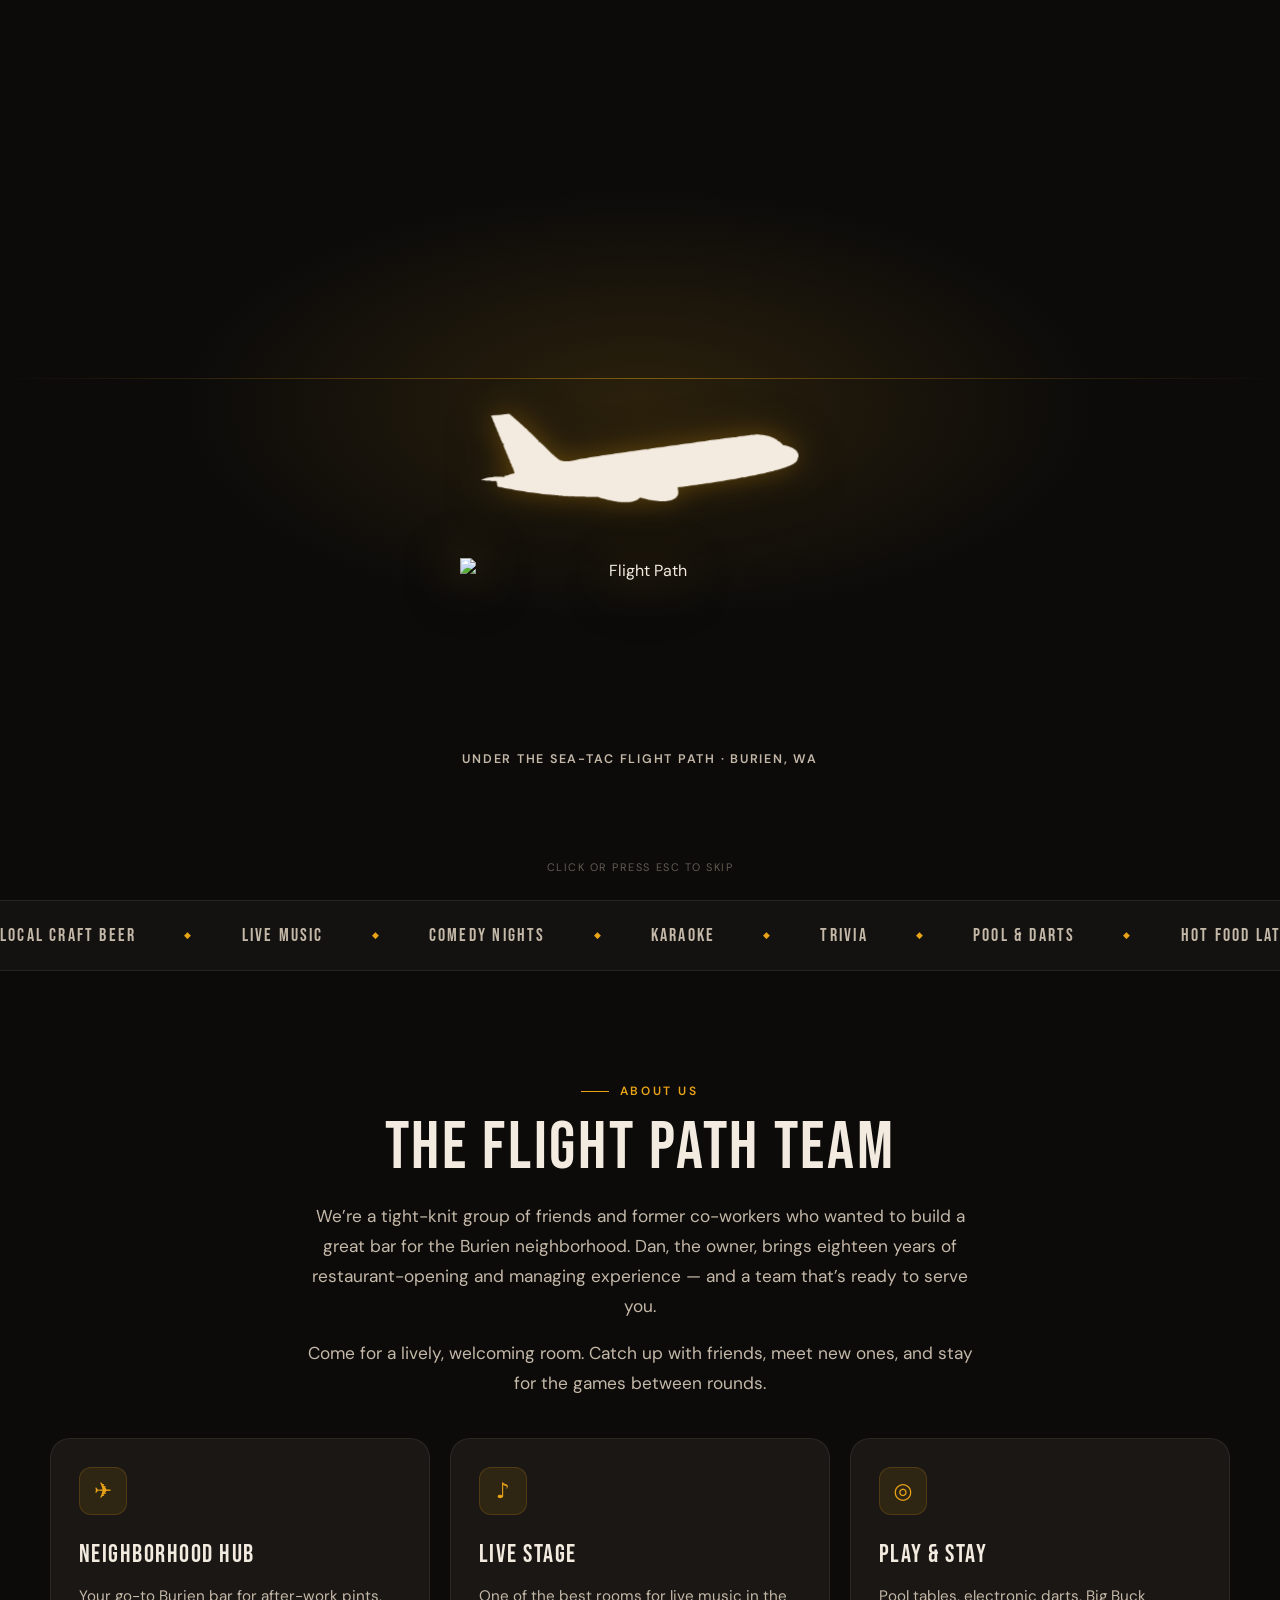
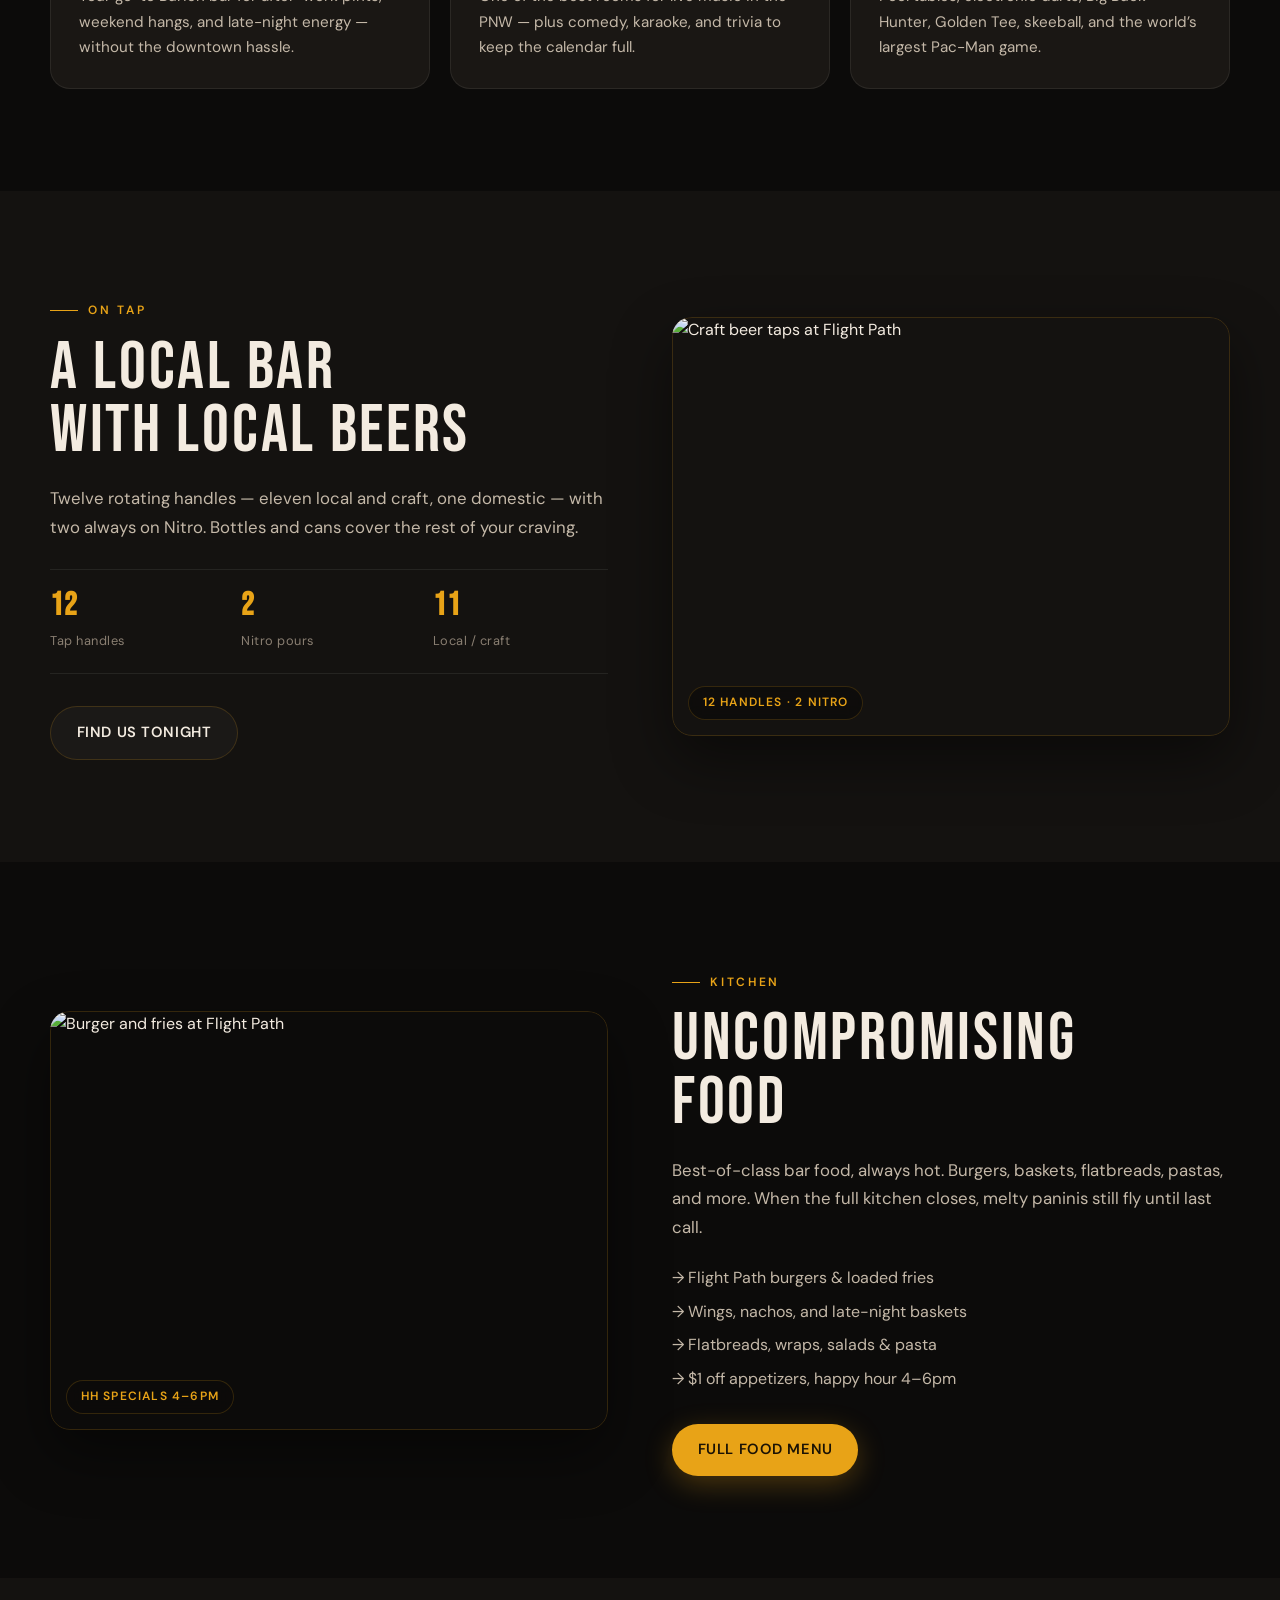
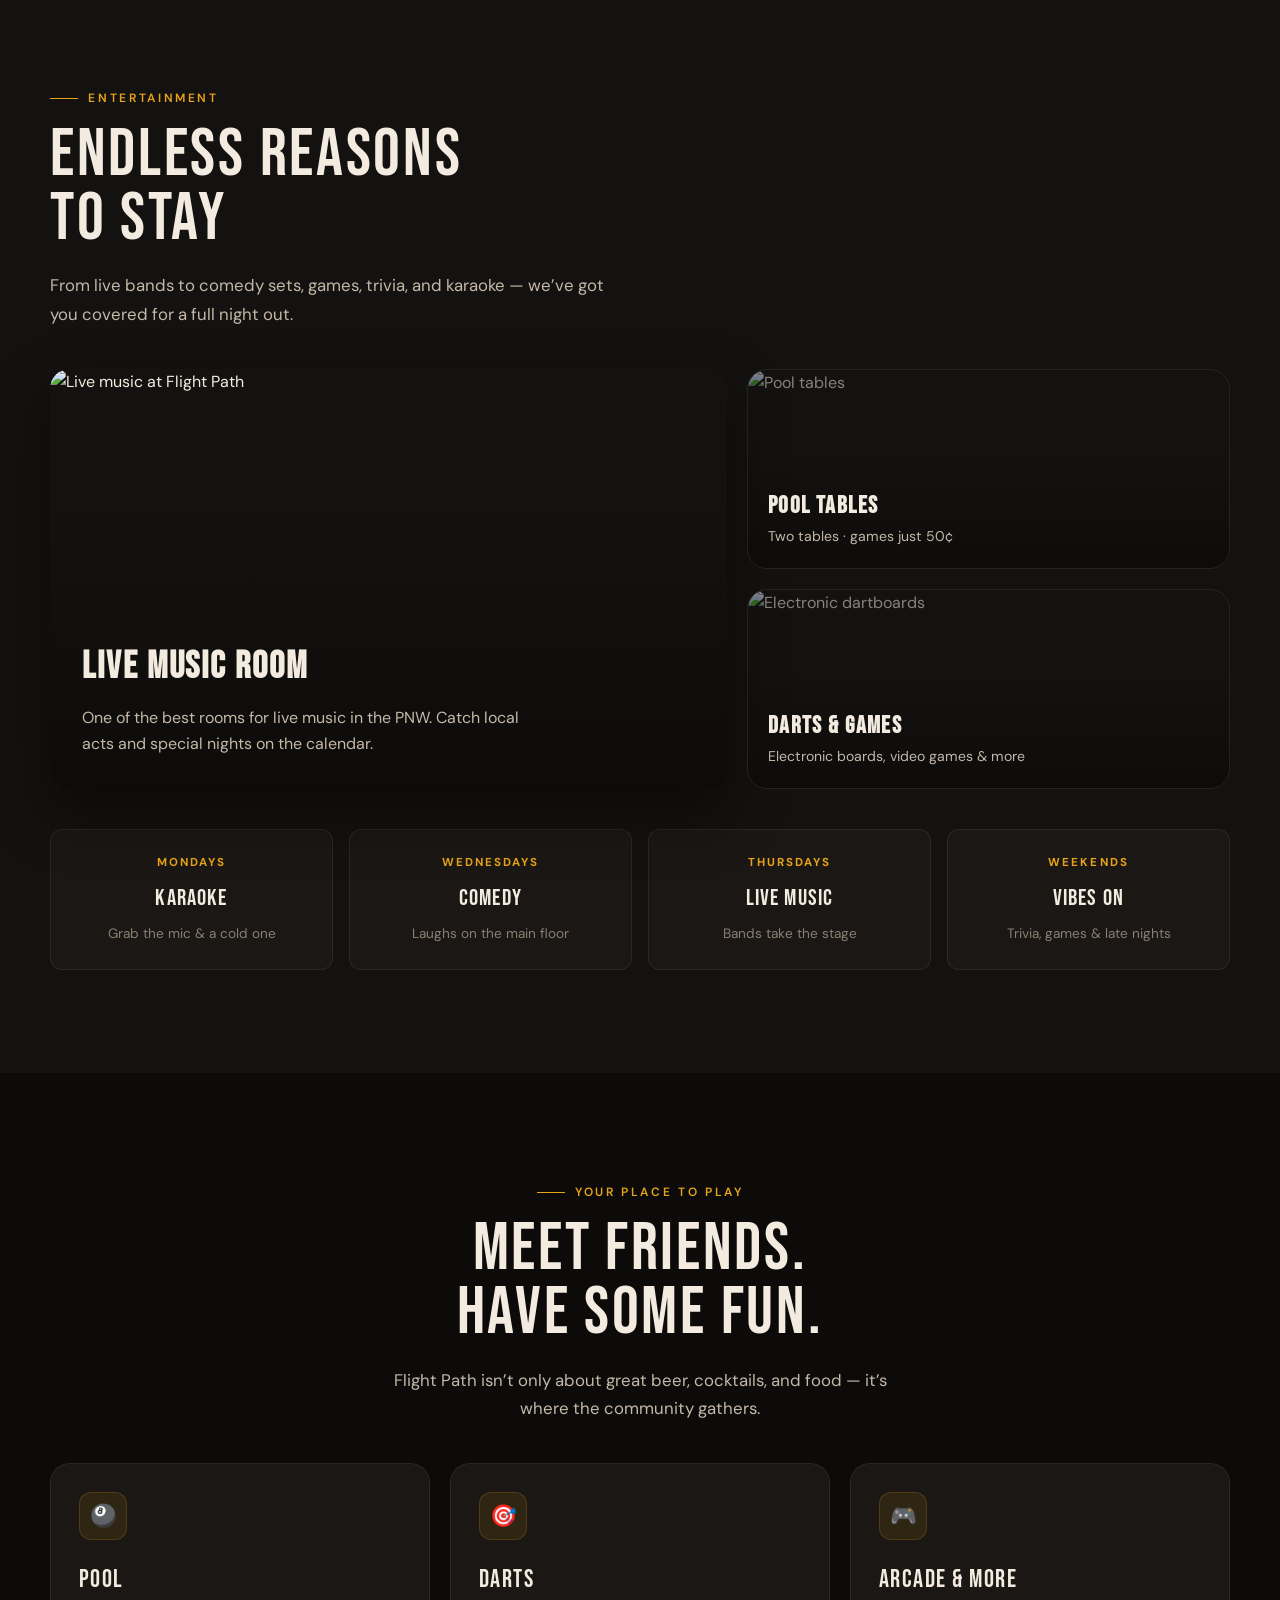
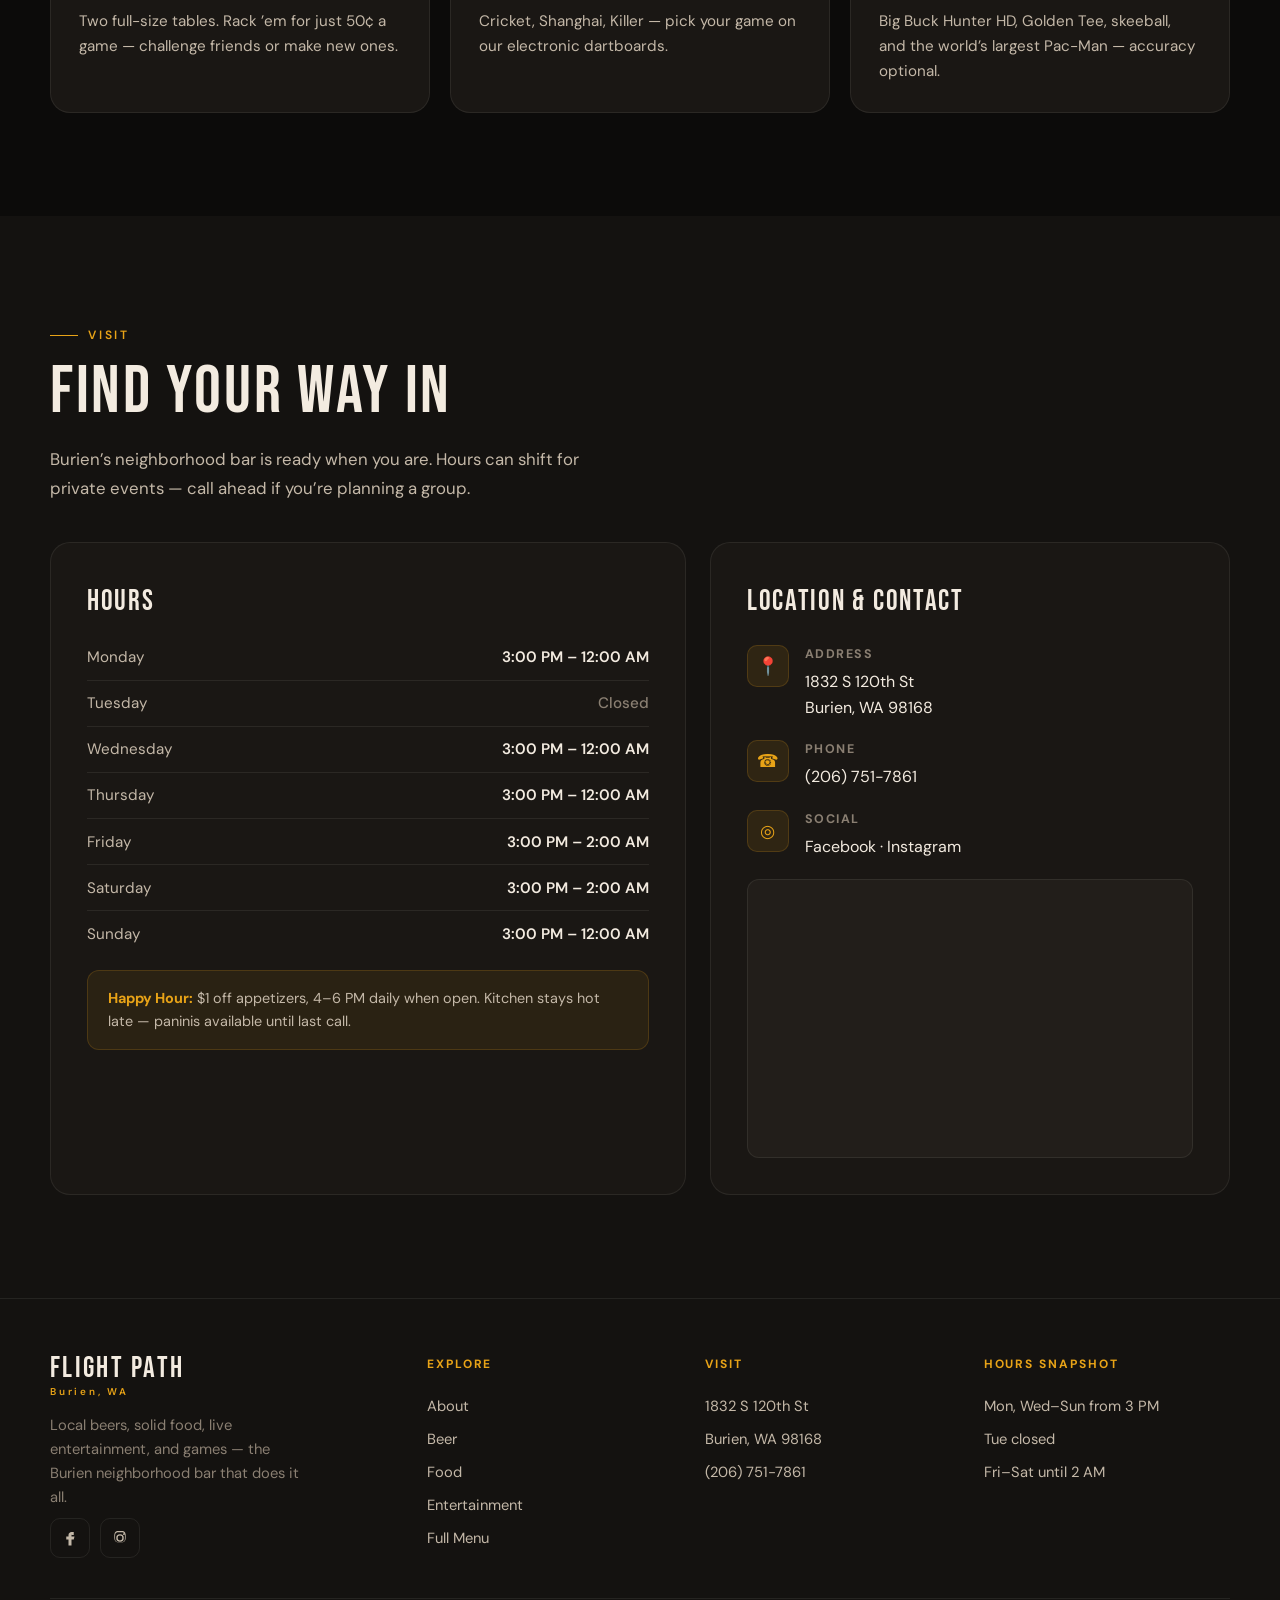
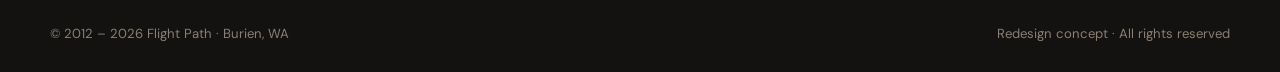
==== v1/index.html @ bf139ceb "Add Flight Path redesigns, logo animations, and site versions. Includes v1/v2/v3 homepage redesigns," ====
<!DOCTYPE html>
<html lang="en">
<head>
  <meta charset="UTF-8" />
  <meta name="viewport" content="width=device-width, initial-scale=1.0" />
  <title>Flight Path | Burien Neighborhood Bar</title>
  <meta name="description" content="Flight Path is Burien's neighborhood bar — local craft beer, uncompromising food, live music, comedy, trivia, karaoke, pool, and darts. 1832 S 120th St, Burien, WA." />
  <link rel="preconnect" href="https://fonts.googleapis.com" />
  <link rel="preconnect" href="https://fonts.gstatic.com" crossorigin />
  <link href="https://fonts.googleapis.com/css2?family=Bebas+Neue&family=Cormorant+Garamond:ital,wght@0,400;0,600;1,400&family=DM+Sans:ital,opsz,wght@0,9..40,400;0,9..40,500;0,9..40,600;0,9..40,700;1,9..40,400&display=swap" rel="stylesheet" />
  <link rel="stylesheet" href="styles.css" />
  <link rel="icon" href="https://i0.wp.com/flightpathburien.com/wp-content/uploads/2026/03/Flight_Path_Logo_2025.png?resize=64%2C64&ssl=1" />
  <!-- DEV: session skip disabled so intro plays every refresh. Restore later. -->
</head>
<body>
  <!-- Intro: Option D · Low-pass loop (Sea-Tac traffic) -->
  <div id="intro-splash" class="intro-splash intro-lowpass" aria-hidden="true">
    <div class="corridor-line" aria-hidden="true"></div>
    <div class="traffic" aria-hidden="true">
      <div class="mini m1">
        <img class="jet" src="../logo-anim/plane.png" alt="" width="320" height="240" />
      </div>
      <div class="mini m2">
        <img class="jet" src="../logo-anim/plane.png" alt="" width="320" height="240" />
      </div>
      <div class="mini m3">
        <img class="jet" src="../logo-anim/plane.png" alt="" width="320" height="240" />
      </div>
    </div>
    <div class="hero-pass" aria-hidden="true">
      <img class="jet" src="../logo-anim/plane.png" alt="" width="320" height="240" />
    </div>
    <div class="intro-title">
      <img
        class="intro-logo"
        src="https://i0.wp.com/flightpathburien.com/wp-content/uploads/2026/03/Flight_Path_Logo_2025-scaled.png?fit=800%2C400&ssl=1"
        alt="Flight Path"
        width="400"
        height="200"
      />
      <span class="intro-sub">Under the Sea-Tac flight path · Burien, WA</span>
    </div>
    <p class="intro-skip-hint">Click or press Esc to skip</p>
  </div>

  <header class="site-header" id="header">
    <div class="header-inner">
      <a href="index.html" class="logo" aria-label="Flight Path home">
        <img
          src="https://i0.wp.com/flightpathburien.com/wp-content/uploads/2026/03/Flight_Path_Logo_2025-scaled.png?fit=400%2C200&ssl=1"
          alt="Flight Path logo"
          width="160"
          height="80"
        />
        <span class="logo-text">
          Flight Path
          <small>Burien, WA</small>
        </span>
      </a>

      <nav class="nav" id="nav" aria-label="Primary">
        <a href="#about">About</a>
        <a href="#beer">Beer</a>
        <a href="#food">Food</a>
        <a href="#entertainment">Entertainment</a>
        <a href="menu.html">Menu</a>
        <a href="#visit">Visit</a>
      </nav>

      <div class="header-cta">
        <a class="header-phone" href="tel:+12067517861">(206) 751-7861</a>
        <a class="btn btn-primary btn-sm" href="#visit">Plan Your Visit</a>
        <button class="nav-toggle" id="navToggle" aria-label="Open menu" aria-expanded="false">
          <span></span><span></span><span></span>
        </button>
      </div>
    </div>
  </header>

  <main>
    <!-- HERO -->
    <section class="hero" id="top">
      <div class="hero-bg" aria-hidden="true">
        <img
          src="https://i0.wp.com/flightpathburien.com/wp-content/uploads/2025/04/IMG_5285-scaled.jpeg?fit=2000%2C1400&ssl=1"
          alt=""
          width="2000"
          height="1400"
          fetchpriority="high"
        />
      </div>
      <div class="hero-grain" aria-hidden="true"></div>

      <div class="hero-content">
        <div class="hero-badge">Now Boarding · Burien Neighborhood Bar</div>
        <h1>Your Local Bar<br /><em>Just Got Better</em></h1>
        <div class="runway" aria-hidden="true">
          <span></span><span></span><span></span><span></span><span></span>
        </div>
        <p class="hero-sub">
          Live music, comedy, trivia, karaoke, local brews, stellar food, and plenty of games — everything you want in a neighborhood bar.
        </p>
        <div class="hero-actions">
          <a class="btn btn-primary" href="menu.html">View Food Menu</a>
          <a class="btn btn-ghost" href="#entertainment">Tonight’s Vibe</a>
        </div>
        <div class="hero-meta">
          <div>
            <strong>1832 S 120th St</strong>
            Burien, WA 98168
          </div>
          <div>
            <strong>(206) 751-7861</strong>
            Call for events &amp; parties
          </div>
          <div>
            <strong>Open Late</strong>
            Kitchen till last call
          </div>
        </div>
      </div>

      <div class="scroll-hint" aria-hidden="true">
        <span>Scroll</span>
        <div class="line"></div>
      </div>
    </section>

    <!-- Marquee -->
    <div class="feature-strip" aria-hidden="true">
      <div class="marquee">
        <span>Local Craft Beer</span>
        <span>Live Music</span>
        <span>Comedy Nights</span>
        <span>Karaoke</span>
        <span>Trivia</span>
        <span>Pool &amp; Darts</span>
        <span>Hot Food Late</span>
        <span>Nitro Taps</span>
        <span>Local Craft Beer</span>
        <span>Live Music</span>
        <span>Comedy Nights</span>
        <span>Karaoke</span>
        <span>Trivia</span>
        <span>Pool &amp; Darts</span>
        <span>Hot Food Late</span>
        <span>Nitro Taps</span>
      </div>
    </div>

    <!-- ABOUT -->
    <section class="section" id="about">
      <div class="container">
        <div class="about-intro reveal">
          <div class="section-label">About Us</div>
          <h2 class="section-title">The Flight Path Team</h2>
          <p>
            We’re a tight-knit group of friends and former co-workers who wanted to build a great bar for the Burien neighborhood.
            Dan, the owner, brings eighteen years of restaurant-opening and managing experience — and a team that’s ready to serve you.
          </p>
          <p style="margin-top: 1rem;">
            Come for a lively, welcoming room. Catch up with friends, meet new ones, and stay for the games between rounds.
          </p>
        </div>

        <div class="cards">
          <article class="card reveal">
            <div class="card-icon" aria-hidden="true">✈</div>
            <h3>Neighborhood Hub</h3>
            <p>Your go-to Burien bar for after-work pints, weekend hangs, and late-night energy — without the downtown hassle.</p>
          </article>
          <article class="card reveal">
            <div class="card-icon" aria-hidden="true">♪</div>
            <h3>Live Stage</h3>
            <p>One of the best rooms for live music in the PNW — plus comedy, karaoke, and trivia to keep the calendar full.</p>
          </article>
          <article class="card reveal">
            <div class="card-icon" aria-hidden="true">◎</div>
            <h3>Play &amp; Stay</h3>
            <p>Pool tables, electronic darts, Big Buck Hunter, Golden Tee, skeeball, and the world’s largest Pac-Man game.</p>
          </article>
        </div>
      </div>
    </section>

    <!-- BEER -->
    <section class="section" id="beer" style="background: var(--bg-elevated);">
      <div class="container">
        <div class="split reverse">
          <div class="split-media reveal">
            <img
              src="https://i0.wp.com/flightpathburien.com/wp-content/uploads/2016/08/flight-path-local-beer.jpg?fit=1200%2C800&ssl=1"
              alt="Craft beer taps at Flight Path"
              width="1200"
              height="800"
              loading="lazy"
            />
            <span class="tag">12 Handles · 2 Nitro</span>
          </div>
          <div class="split-body reveal">
            <div class="section-label">On Tap</div>
            <h2 class="section-title">A Local Bar<br />With Local Beers</h2>
            <p class="section-lead">
              Twelve rotating handles — eleven local and craft, one domestic — with two always on Nitro.
              Bottles and cans cover the rest of your craving.
            </p>
            <div class="stats">
              <div class="stat">
                <strong>12</strong>
                <span>Tap handles</span>
              </div>
              <div class="stat">
                <strong>2</strong>
                <span>Nitro pours</span>
              </div>
              <div class="stat">
                <strong>11</strong>
                <span>Local / craft</span>
              </div>
            </div>
            <a class="btn btn-ghost" href="#visit">Find Us Tonight</a>
          </div>
        </div>
      </div>
    </section>

    <!-- FOOD -->
    <section class="section" id="food">
      <div class="container">
        <div class="split">
          <div class="split-media reveal">
            <img
              src="https://i0.wp.com/flightpathburien.com/wp-content/uploads/2016/08/flight-path-food.jpg?fit=1200%2C800&ssl=1"
              alt="Burger and fries at Flight Path"
              width="1200"
              height="800"
              loading="lazy"
            />
            <span class="tag">HH specials 4–6pm</span>
          </div>
          <div class="split-body reveal">
            <div class="section-label">Kitchen</div>
            <h2 class="section-title">Uncompromising<br />Food</h2>
            <p class="section-lead">
              Best-of-class bar food, always hot. Burgers, baskets, flatbreads, pastas, and more.
              When the full kitchen closes, melty paninis still fly until last call.
            </p>
            <ul style="margin: 1.5rem 0 2rem; color: var(--cream-muted); display: grid; gap: 0.5rem;">
              <li>→ Flight Path burgers &amp; loaded fries</li>
              <li>→ Wings, nachos, and late-night baskets</li>
              <li>→ Flatbreads, wraps, salads &amp; pasta</li>
              <li>→ $1 off appetizers, happy hour 4–6pm</li>
            </ul>
            <a class="btn btn-primary" href="menu.html">Full Food Menu</a>
          </div>
        </div>
      </div>
    </section>

    <!-- ENTERTAINMENT -->
    <section class="section" id="entertainment" style="background: var(--bg-elevated);">
      <div class="container">
        <div class="reveal" style="max-width: 36rem; margin-bottom: 0.5rem;">
          <div class="section-label">Entertainment</div>
          <h2 class="section-title">Endless Reasons<br />To Stay</h2>
          <p class="section-lead">
            From live bands to comedy sets, games, trivia, and karaoke — we’ve got you covered for a full night out.
          </p>
        </div>

        <div class="entertain-grid">
          <article class="entertain-main reveal">
            <img
              src="https://i0.wp.com/flightpathburien.com/wp-content/uploads/2025/04/IMG_5285-scaled.jpeg?fit=1400%2C1000&ssl=1"
              alt="Live music at Flight Path"
              width="1400"
              height="1000"
              loading="lazy"
            />
            <div class="overlay">
              <h3>Live Music Room</h3>
              <p>One of the best rooms for live music in the PNW. Catch local acts and special nights on the calendar.</p>
            </div>
          </article>
          <div class="entertain-side">
            <article class="entertain-tile reveal">
              <img
                src="https://i0.wp.com/flightpathburien.com/wp-content/uploads/2017/11/flight-path-pool-tables.jpg?fit=900%2C600&ssl=1"
                alt="Pool tables"
                width="900"
                height="600"
                loading="lazy"
              />
              <div class="label">
                <h3>Pool Tables</h3>
                <p>Two tables · games just 50¢</p>
              </div>
            </article>
            <article class="entertain-tile reveal">
              <img
                src="https://i0.wp.com/flightpathburien.com/wp-content/uploads/2017/11/flight-path-darts.jpg?fit=900%2C600&ssl=1"
                alt="Electronic dartboards"
                width="900"
                height="600"
                loading="lazy"
              />
              <div class="label">
                <h3>Darts &amp; Games</h3>
                <p>Electronic boards, video games &amp; more</p>
              </div>
            </article>
          </div>
        </div>

        <div class="schedule reveal">
          <div class="schedule-item">
            <div class="day">Mondays</div>
            <h4>Karaoke</h4>
            <p>Grab the mic &amp; a cold one</p>
          </div>
          <div class="schedule-item">
            <div class="day">Wednesdays</div>
            <h4>Comedy</h4>
            <p>Laughs on the main floor</p>
          </div>
          <div class="schedule-item">
            <div class="day">Thursdays</div>
            <h4>Live Music</h4>
            <p>Bands take the stage</p>
          </div>
          <div class="schedule-item">
            <div class="day">Weekends</div>
            <h4>Vibes On</h4>
            <p>Trivia, games &amp; late nights</p>
          </div>
        </div>
      </div>
    </section>

    <!-- GAMES DETAIL -->
    <section class="section" id="games">
      <div class="container">
        <div class="reveal" style="text-align: center; max-width: 34rem; margin: 0 auto 0.5rem;">
          <div class="section-label" style="justify-content: center;">Your Place to Play</div>
          <h2 class="section-title">Meet Friends.<br />Have Some Fun.</h2>
          <p class="section-lead" style="margin-inline: auto;">
            Flight Path isn’t only about great beer, cocktails, and food — it’s where the community gathers.
          </p>
        </div>

        <div class="cards">
          <article class="card reveal">
            <div class="card-icon" aria-hidden="true">🎱</div>
            <h3>Pool</h3>
            <p>Two full-size tables. Rack ’em for just 50¢ a game — challenge friends or make new ones.</p>
          </article>
          <article class="card reveal">
            <div class="card-icon" aria-hidden="true">🎯</div>
            <h3>Darts</h3>
            <p>Cricket, Shanghai, Killer — pick your game on our electronic dartboards.</p>
          </article>
          <article class="card reveal">
            <div class="card-icon" aria-hidden="true">🎮</div>
            <h3>Arcade &amp; More</h3>
            <p>Big Buck Hunter HD, Golden Tee, skeeball, and the world’s largest Pac-Man — accuracy optional.</p>
          </article>
        </div>
      </div>
    </section>

    <!-- VISIT -->
    <section class="section" id="visit" style="background: var(--bg-elevated);">
      <div class="container">
        <div class="reveal">
          <div class="section-label">Visit</div>
          <h2 class="section-title">Find Your Way In</h2>
          <p class="section-lead">Burien’s neighborhood bar is ready when you are. Hours can shift for private events — call ahead if you’re planning a group.</p>
        </div>

        <div class="visit-grid">
          <div class="visit-card reveal">
            <h3>Hours</h3>
            <ul class="hours-list">
              <li><span class="day">Monday</span><span class="time">3:00 PM – 12:00 AM</span></li>
              <li><span class="day">Tuesday</span><span class="time closed">Closed</span></li>
              <li><span class="day">Wednesday</span><span class="time">3:00 PM – 12:00 AM</span></li>
              <li><span class="day">Thursday</span><span class="time">3:00 PM – 12:00 AM</span></li>
              <li><span class="day">Friday</span><span class="time">3:00 PM – 2:00 AM</span></li>
              <li><span class="day">Saturday</span><span class="time">3:00 PM – 2:00 AM</span></li>
              <li><span class="day">Sunday</span><span class="time">3:00 PM – 12:00 AM</span></li>
            </ul>
            <p class="menu-note" style="margin-top: 1.5rem;">
              <strong>Happy Hour:</strong> $1 off appetizers, 4–6 PM daily when open.
              Kitchen stays hot late — paninis available until last call.
            </p>
          </div>

          <div class="visit-card reveal">
            <h3>Location &amp; Contact</h3>
            <div class="contact-block">
              <div class="contact-row">
                <div class="contact-icon" aria-hidden="true">📍</div>
                <div>
                  <strong>Address</strong>
                  <p>1832 S 120th St<br />Burien, WA 98168</p>
                </div>
              </div>
              <div class="contact-row">
                <div class="contact-icon" aria-hidden="true">☎</div>
                <div>
                  <strong>Phone</strong>
                  <a href="tel:+12067517861">(206) 751-7861</a>
                </div>
              </div>
              <div class="contact-row">
                <div class="contact-icon" aria-hidden="true">◎</div>
                <div>
                  <strong>Social</strong>
                  <p>
                    <a href="https://www.facebook.com/flightpathburien" target="_blank" rel="noopener">Facebook</a>
                    ·
                    <a href="https://www.instagram.com/flightpathburien/" target="_blank" rel="noopener">Instagram</a>
                  </p>
                </div>
              </div>
            </div>
            <div class="map-embed">
              <iframe
                title="Map to Flight Path Burien"
                loading="lazy"
                referrerpolicy="no-referrer-when-downgrade"
                src="https://maps.google.com/maps?q=1832%20S%20120th%20St%2C%20Burien%2C%20WA%2098168&t=&z=15&ie=UTF8&iwloc=&output=embed"
              ></iframe>
            </div>
          </div>
        </div>
      </div>
    </section>
  </main>

  <footer class="site-footer">
    <div class="container">
      <div class="footer-grid">
        <div class="footer-brand">
          <div class="logo-text">
            Flight Path
            <small>Burien, WA</small>
          </div>
          <p>Local beers, solid food, live entertainment, and games — the Burien neighborhood bar that does it all.</p>
          <div class="social-links">
            <a href="https://www.facebook.com/flightpathburien" target="_blank" rel="noopener" aria-label="Facebook">
              <svg width="18" height="18" viewBox="0 0 24 24" fill="currentColor" aria-hidden="true"><path d="M14 8h3V4h-3c-2.2 0-4 1.8-4 4v2H7v4h3v8h4v-8h3l1-4h-4V8c0-.6.4-1 1-1z"/></svg>
            </a>
            <a href="https://www.instagram.com/flightpathburien/" target="_blank" rel="noopener" aria-label="Instagram">
              <svg width="18" height="18" viewBox="0 0 24 24" fill="currentColor" aria-hidden="true"><path d="M12 7a5 5 0 100 10 5 5 0 000-10zm0 8.2A3.2 3.2 0 1112 8.8a3.2 3.2 0 010 6.4zm6.4-8.5a1.2 1.2 0 11-2.4 0 1.2 1.2 0 012.4 0zM12 4.2c-1.7 0-1.9 0-2.6.1-.7 0-1.2.1-1.6.3-.5.2-.8.4-1.2.8-.4.4-.6.7-.8 1.2-.2.4-.3.9-.3 1.6 0 .7-.1.9-.1 2.6s0 1.9.1 2.6c0 .7.1 1.2.3 1.6.2.5.4.8.8 1.2.4.4.7.6 1.2.8.4.2.9.3 1.6.3.7 0 .9.1 2.6.1s1.9 0 2.6-.1c.7 0 1.2-.1 1.6-.3.5-.2.8-.4 1.2-.8.4-.4.6-.7.8-1.2.2-.4.3-.9.3-1.6 0-.7.1-.9.1-2.6s0-1.9-.1-2.6c0-.7-.1-1.2-.3-1.6-.2-.5-.4-.8-.8-1.2-.4-.4-.7-.6-1.2-.8-.4-.2-.9-.3-1.6-.3-.7 0-.9-.1-2.6-.1zm0-1.7c1.7 0 2 0 2.7.1.8 0 1.4.2 1.9.4.6.2 1 .5 1.5 1s.8.9 1 1.5c.2.5.3 1.1.4 1.9.1.7.1 1 .1 2.7s0 2-.1 2.7c0 .8-.2 1.4-.4 1.9-.2.6-.5 1-1 1.5s-.9.8-1.5 1c-.5.2-1.1.3-1.9.4-.7.1-1 .1-2.7.1s-2 0-2.7-.1c-.8 0-1.4-.2-1.9-.4-.6-.2-1-.5-1.5-1s-.8-.9-1-1.5c-.2-.5-.3-1.1-.4-1.9-.1-.7-.1-1-.1-2.7s0-2 .1-2.7c0-.8.2-1.4.4-1.9.2-.6.5-1 1-1.5s.9-.8 1.5-1c.5-.2 1.1-.3 1.9-.4.7-.1 1-.1 2.7-.1z"/></svg>
            </a>
          </div>
        </div>
        <div class="footer-col">
          <h4>Explore</h4>
          <a href="#about">About</a>
          <a href="#beer">Beer</a>
          <a href="#food">Food</a>
          <a href="#entertainment">Entertainment</a>
          <a href="menu.html">Full Menu</a>
        </div>
        <div class="footer-col">
          <h4>Visit</h4>
          <p>1832 S 120th St</p>
          <p>Burien, WA 98168</p>
          <a href="tel:+12067517861">(206) 751-7861</a>
        </div>
        <div class="footer-col">
          <h4>Hours Snapshot</h4>
          <p>Mon, Wed–Sun from 3 PM</p>
          <p>Tue closed</p>
          <p>Fri–Sat until 2 AM</p>
        </div>
      </div>
      <div class="footer-bottom">
        <span>© 2012 – 2026 Flight Path · Burien, WA</span>
        <span>Redesign concept · All rights reserved</span>
      </div>
    </div>
  </footer>

  <script src="script.js"></script>
</body>
</html>
---- v1/styles.css ----
/* ============================================
   Flight Path — Burien, WA
   Redesign 2026
   ============================================ */

:root {
  --bg: #0c0b0a;
  --bg-elevated: #141210;
  --bg-card: #1a1714;
  --bg-soft: #221e1a;
  --amber: #e8a317;
  --amber-hot: #f5b942;
  --amber-dim: #b87d0f;
  --cream: #f3ebe0;
  --cream-muted: #c4b8a8;
  --stone: #8a7f72;
  --border: rgba(232, 163, 23, 0.18);
  --border-soft: rgba(243, 235, 224, 0.08);
  --success: #6dbf7a;
  --font-display: "Bebas Neue", "Impact", sans-serif;
  --font-body: "DM Sans", system-ui, sans-serif;
  --font-serif: "Cormorant Garamond", Georgia, serif;
  --radius: 12px;
  --radius-lg: 20px;
  --shadow: 0 24px 60px rgba(0, 0, 0, 0.45);
  --header-h: 76px;
  --max: 1180px;
  --ease: cubic-bezier(0.22, 1, 0.36, 1);
}

*,
*::before,
*::after {
  box-sizing: border-box;
  margin: 0;
  padding: 0;
}

html {
  scroll-behavior: smooth;
  scroll-padding-top: calc(var(--header-h) + 16px);
}

body {
  font-family: var(--font-body);
  background: var(--bg);
  color: var(--cream);
  line-height: 1.6;
  font-size: 16px;
  overflow-x: hidden;
  -webkit-font-smoothing: antialiased;
}

img {
  max-width: 100%;
  display: block;
}

a {
  color: inherit;
  text-decoration: none;
}

button {
  font-family: inherit;
  cursor: pointer;
  border: none;
  background: none;
  color: inherit;
}

ul {
  list-style: none;
}

/* ---- Utilities ---- */
.container {
  width: min(100% - 2.5rem, var(--max));
  margin-inline: auto;
}

.section {
  padding: clamp(4rem, 8vw, 7rem) 0;
  position: relative;
}

.section-label {
  display: inline-flex;
  align-items: center;
  gap: 0.65rem;
  font-size: 0.75rem;
  letter-spacing: 0.22em;
  text-transform: uppercase;
  color: var(--amber);
  font-weight: 600;
  margin-bottom: 1rem;
}

.section-label::before {
  content: "";
  width: 28px;
  height: 1px;
  background: var(--amber);
}

.section-title {
  font-family: var(--font-display);
  font-size: clamp(2.6rem, 6vw, 4.2rem);
  letter-spacing: 0.04em;
  line-height: 0.95;
  font-weight: 400;
  margin-bottom: 1.25rem;
}

.section-lead {
  color: var(--cream-muted);
  font-size: 1.05rem;
  max-width: 36rem;
  line-height: 1.7;
}

.btn {
  display: inline-flex;
  align-items: center;
  justify-content: center;
  gap: 0.5rem;
  padding: 0.9rem 1.6rem;
  border-radius: 999px;
  font-weight: 600;
  font-size: 0.92rem;
  letter-spacing: 0.04em;
  text-transform: uppercase;
  transition: transform 0.25s var(--ease), background 0.25s, color 0.25s, border-color 0.25s, box-shadow 0.25s;
}

.btn:hover {
  transform: translateY(-2px);
}

.btn-primary {
  background: var(--amber);
  color: #1a1205;
  box-shadow: 0 8px 28px rgba(232, 163, 23, 0.28);
}

.btn-primary:hover {
  background: var(--amber-hot);
  box-shadow: 0 12px 32px rgba(232, 163, 23, 0.4);
}

.btn-ghost {
  border: 1px solid var(--border);
  color: var(--cream);
  background: rgba(255, 255, 255, 0.03);
}

.btn-ghost:hover {
  border-color: var(--amber);
  color: var(--amber);
  background: rgba(232, 163, 23, 0.08);
}

.btn-sm {
  padding: 0.65rem 1.15rem;
  font-size: 0.8rem;
}

/* ---- Runway accent line ---- */
.runway {
  display: flex;
  gap: 10px;
  align-items: center;
  justify-content: center;
  margin: 1.5rem 0;
}

.runway span {
  width: 28px;
  height: 3px;
  background: var(--amber);
  border-radius: 2px;
  opacity: 0.85;
  animation: blink 1.8s ease-in-out infinite;
}

.runway span:nth-child(2) { animation-delay: 0.15s; }
.runway span:nth-child(3) { animation-delay: 0.3s; }
.runway span:nth-child(4) { animation-delay: 0.45s; }
.runway span:nth-child(5) { animation-delay: 0.6s; }

@keyframes blink {
  0%, 100% { opacity: 0.35; }
  50% { opacity: 1; }
}

/* ---- Header ---- */
.site-header {
  position: fixed;
  top: 0;
  left: 0;
  right: 0;
  z-index: 1000;
  height: var(--header-h);
  display: flex;
  align-items: center;
  transition: background 0.35s, border-color 0.35s, backdrop-filter 0.35s;
  border-bottom: 1px solid transparent;
}

.site-header.scrolled {
  background: rgba(12, 11, 10, 0.88);
  backdrop-filter: blur(16px);
  border-bottom-color: var(--border-soft);
}

.header-inner {
  width: min(100% - 2rem, var(--max));
  margin-inline: auto;
  display: flex;
  align-items: center;
  justify-content: space-between;
  gap: 1.5rem;
}

.logo {
  display: flex;
  align-items: center;
  gap: 0.75rem;
  z-index: 1001;
}

.logo img {
  height: 60px;
  width: auto;
  object-fit: contain;
  filter: drop-shadow(0 2px 8px rgba(0, 0, 0, 0.4));
}

.logo-text {
  font-family: var(--font-display);
  font-size: 1.55rem;
  letter-spacing: 0.08em;
  line-height: 1;
}

/* Header: logo image only (no text wordmark) */
.site-header .logo-text {
  display: none;
}

.logo-text small {
  display: block;
  font-family: var(--font-body);
  font-size: 0.62rem;
  letter-spacing: 0.28em;
  color: var(--amber);
  font-weight: 600;
  margin-top: 0.2rem;
}

.nav {
  display: flex;
  align-items: center;
  gap: 0.15rem;
}

.nav a {
  padding: 0.5rem 0.85rem;
  font-size: 0.88rem;
  font-weight: 500;
  color: var(--cream-muted);
  border-radius: 999px;
  transition: color 0.2s, background 0.2s;
}

.nav a:hover,
.nav a.active {
  color: var(--cream);
  background: rgba(255, 255, 255, 0.05);
}

.header-cta {
  display: flex;
  align-items: center;
  gap: 0.75rem;
}

.header-phone {
  display: none;
  font-size: 0.88rem;
  color: var(--cream-muted);
  font-weight: 500;
}

.header-phone:hover {
  color: var(--amber);
}

.nav-toggle {
  display: none;
  width: 44px;
  height: 44px;
  border-radius: 10px;
  border: 1px solid var(--border-soft);
  align-items: center;
  justify-content: center;
  flex-direction: column;
  gap: 5px;
  z-index: 1001;
  background: rgba(255, 255, 255, 0.03);
}

.nav-toggle span {
  display: block;
  width: 18px;
  height: 2px;
  background: var(--cream);
  border-radius: 2px;
  transition: transform 0.3s, opacity 0.3s;
}

.nav-toggle.open span:nth-child(1) {
  transform: translateY(7px) rotate(45deg);
}
.nav-toggle.open span:nth-child(2) {
  opacity: 0;
}
.nav-toggle.open span:nth-child(3) {
  transform: translateY(-7px) rotate(-45deg);
}

/* ---- Hero ---- */
.hero {
  min-height: 100vh;
  min-height: 100dvh;
  display: grid;
  place-items: center;
  position: relative;
  padding: calc(var(--header-h) + 2rem) 1.25rem 4rem;
  overflow: hidden;
}

.hero-bg {
  position: absolute;
  inset: 0;
  z-index: 0;
}

.hero-bg img {
  width: 100%;
  height: 100%;
  object-fit: cover;
  object-position: center 40%;
  filter: brightness(0.35) saturate(0.85);
  transform: scale(1.04);
}

.hero-bg::after {
  content: "";
  position: absolute;
  inset: 0;
  background:
    linear-gradient(180deg, rgba(12, 11, 10, 0.55) 0%, rgba(12, 11, 10, 0.25) 40%, rgba(12, 11, 10, 0.92) 100%),
    radial-gradient(ellipse 80% 50% at 50% 20%, rgba(232, 163, 23, 0.12), transparent 60%);
}

.hero-grain {
  position: absolute;
  inset: 0;
  opacity: 0.07;
  pointer-events: none;
  background-image: url("data:image/svg+xml,%3Csvg viewBox='0 0 200 200' xmlns='http://www.w3.org/2000/svg'%3E%3Cfilter id='n'%3E%3CfeTurbulence type='fractalNoise' baseFrequency='0.85' numOctaves='4' stitchTiles='stitch'/%3E%3C/filter%3E%3Crect width='100%25' height='100%25' filter='url(%23n)'/%3E%3C/svg%3E");
  z-index: 1;
}

.hero-content {
  position: relative;
  z-index: 2;
  text-align: center;
  max-width: 820px;
}

.hero-badge {
  display: inline-flex;
  align-items: center;
  gap: 0.5rem;
  padding: 0.45rem 1rem;
  border-radius: 999px;
  border: 1px solid var(--border);
  background: rgba(232, 163, 23, 0.08);
  color: var(--amber);
  font-size: 0.78rem;
  font-weight: 600;
  letter-spacing: 0.14em;
  text-transform: uppercase;
  margin-bottom: 1.5rem;
}

.hero-badge::before {
  content: "";
  width: 7px;
  height: 7px;
  border-radius: 50%;
  background: var(--amber);
  box-shadow: 0 0 10px var(--amber);
  animation: pulse 2s ease-in-out infinite;
}

@keyframes pulse {
  0%, 100% { opacity: 1; transform: scale(1); }
  50% { opacity: 0.5; transform: scale(0.85); }
}

.hero h1 {
  font-family: var(--font-display);
  font-size: clamp(3.4rem, 11vw, 7rem);
  letter-spacing: 0.04em;
  line-height: 0.9;
  font-weight: 400;
  margin-bottom: 1.25rem;
}

.hero h1 em {
  font-style: normal;
  color: var(--amber);
}

.hero-sub {
  font-family: var(--font-serif);
  font-size: clamp(1.15rem, 2.4vw, 1.55rem);
  color: var(--cream-muted);
  font-weight: 400;
  max-width: 34rem;
  margin: 0 auto 2rem;
  line-height: 1.5;
}

.hero-actions {
  display: flex;
  flex-wrap: wrap;
  gap: 0.85rem;
  justify-content: center;
  margin-bottom: 3rem;
}

.hero-meta {
  display: flex;
  flex-wrap: wrap;
  gap: 1.5rem 2.5rem;
  justify-content: center;
  color: var(--stone);
  font-size: 0.88rem;
}

.hero-meta strong {
  display: block;
  color: var(--cream);
  font-weight: 600;
  font-size: 0.95rem;
  margin-bottom: 0.15rem;
}

.scroll-hint {
  position: absolute;
  bottom: 1.75rem;
  left: 50%;
  transform: translateX(-50%);
  z-index: 2;
  display: flex;
  flex-direction: column;
  align-items: center;
  gap: 0.4rem;
  color: var(--stone);
  font-size: 0.7rem;
  letter-spacing: 0.18em;
  text-transform: uppercase;
}

.scroll-hint .line {
  width: 1px;
  height: 36px;
  background: linear-gradient(to bottom, var(--amber), transparent);
  animation: scrollLine 1.8s ease-in-out infinite;
}

@keyframes scrollLine {
  0% { transform: scaleY(0); transform-origin: top; opacity: 0; }
  40% { transform: scaleY(1); transform-origin: top; opacity: 1; }
  60% { transform: scaleY(1); transform-origin: bottom; opacity: 1; }
  100% { transform: scaleY(0); transform-origin: bottom; opacity: 0; }
}

/* ---- Feature strip ---- */
.feature-strip {
  border-block: 1px solid var(--border-soft);
  background: var(--bg-elevated);
  padding: 1.25rem 0;
  overflow: hidden;
}

.marquee {
  display: flex;
  gap: 3rem;
  width: max-content;
  animation: marquee 32s linear infinite;
}

.marquee span {
  font-family: var(--font-display);
  font-size: 1.15rem;
  letter-spacing: 0.12em;
  color: var(--cream-muted);
  white-space: nowrap;
  display: flex;
  align-items: center;
  gap: 3rem;
}

.marquee span::after {
  content: "◆";
  color: var(--amber);
  font-size: 0.55rem;
}

@keyframes marquee {
  from { transform: translateX(0); }
  to { transform: translateX(-50%); }
}

/* ---- Split sections ---- */
.split {
  display: grid;
  grid-template-columns: 1fr 1fr;
  gap: clamp(2rem, 5vw, 4rem);
  align-items: center;
}

.split.reverse .split-media {
  order: 2;
}

.split-media {
  position: relative;
  border-radius: var(--radius-lg);
  overflow: hidden;
  aspect-ratio: 4 / 3;
  box-shadow: var(--shadow);
}

.split-media img {
  width: 100%;
  height: 100%;
  object-fit: cover;
  transition: transform 0.7s var(--ease);
}

.split-media:hover img {
  transform: scale(1.04);
}

.split-media::after {
  content: "";
  position: absolute;
  inset: 0;
  border: 1px solid var(--border);
  border-radius: inherit;
  pointer-events: none;
}

.split-media .tag {
  position: absolute;
  bottom: 1rem;
  left: 1rem;
  z-index: 2;
  padding: 0.4rem 0.85rem;
  background: rgba(12, 11, 10, 0.75);
  backdrop-filter: blur(8px);
  border: 1px solid var(--border);
  border-radius: 999px;
  font-size: 0.75rem;
  letter-spacing: 0.1em;
  text-transform: uppercase;
  color: var(--amber);
  font-weight: 600;
}

.split-body .stats {
  display: grid;
  grid-template-columns: repeat(3, 1fr);
  gap: 1rem;
  margin: 1.75rem 0 2rem;
  padding: 1.25rem 0;
  border-block: 1px solid var(--border-soft);
}

.stat strong {
  display: block;
  font-family: var(--font-display);
  font-size: 2rem;
  letter-spacing: 0.04em;
  color: var(--amber);
  line-height: 1;
  margin-bottom: 0.3rem;
}

.stat span {
  font-size: 0.8rem;
  color: var(--stone);
  letter-spacing: 0.04em;
}

/* ---- Cards grid ---- */
.cards {
  display: grid;
  grid-template-columns: repeat(3, 1fr);
  gap: 1.25rem;
  margin-top: 2.5rem;
}

.card {
  background: var(--bg-card);
  border: 1px solid var(--border-soft);
  border-radius: var(--radius-lg);
  padding: 1.75rem;
  transition: border-color 0.3s, transform 0.3s var(--ease), box-shadow 0.3s;
  position: relative;
  overflow: hidden;
}

.card::before {
  content: "";
  position: absolute;
  top: 0;
  left: 0;
  right: 0;
  height: 2px;
  background: linear-gradient(90deg, transparent, var(--amber), transparent);
  opacity: 0;
  transition: opacity 0.3s;
}

.card:hover {
  border-color: var(--border);
  transform: translateY(-4px);
  box-shadow: var(--shadow);
}

.card:hover::before {
  opacity: 1;
}

.card-icon {
  width: 48px;
  height: 48px;
  border-radius: 12px;
  background: rgba(232, 163, 23, 0.1);
  border: 1px solid var(--border);
  display: grid;
  place-items: center;
  margin-bottom: 1.25rem;
  color: var(--amber);
  font-size: 1.35rem;
}

.card h3 {
  font-family: var(--font-display);
  font-size: 1.55rem;
  letter-spacing: 0.06em;
  margin-bottom: 0.6rem;
  font-weight: 400;
}

.card p {
  color: var(--cream-muted);
  font-size: 0.95rem;
  line-height: 1.65;
}

/* ---- Entertainment ---- */
.entertain-grid {
  display: grid;
  grid-template-columns: 1.4fr 1fr;
  gap: 1.25rem;
  margin-top: 2.5rem;
}

.entertain-main {
  position: relative;
  border-radius: var(--radius-lg);
  overflow: hidden;
  min-height: 420px;
  box-shadow: var(--shadow);
}

.entertain-main img {
  width: 100%;
  height: 100%;
  object-fit: cover;
  position: absolute;
  inset: 0;
}

.entertain-main .overlay {
  position: absolute;
  inset: 0;
  background: linear-gradient(180deg, transparent 30%, rgba(12, 11, 10, 0.92) 100%);
  display: flex;
  flex-direction: column;
  justify-content: flex-end;
  padding: 2rem;
}

.entertain-main h3 {
  font-family: var(--font-display);
  font-size: 2.4rem;
  letter-spacing: 0.05em;
  margin-bottom: 0.5rem;
}

.entertain-main p {
  color: var(--cream-muted);
  max-width: 28rem;
}

.entertain-side {
  display: grid;
  grid-template-rows: 1fr 1fr;
  gap: 1.25rem;
}

.entertain-tile {
  position: relative;
  border-radius: var(--radius-lg);
  overflow: hidden;
  min-height: 200px;
  border: 1px solid var(--border-soft);
}

.entertain-tile img {
  width: 100%;
  height: 100%;
  object-fit: cover;
  position: absolute;
  inset: 0;
  filter: brightness(0.55);
  transition: filter 0.4s, transform 0.5s var(--ease);
}

.entertain-tile:hover img {
  filter: brightness(0.7);
  transform: scale(1.05);
}

.entertain-tile .label {
  position: absolute;
  inset: 0;
  display: flex;
  flex-direction: column;
  justify-content: flex-end;
  padding: 1.25rem;
  background: linear-gradient(transparent 40%, rgba(12, 11, 10, 0.85));
  z-index: 1;
}

.entertain-tile h3 {
  font-family: var(--font-display);
  font-size: 1.5rem;
  letter-spacing: 0.06em;
}

.entertain-tile p {
  color: var(--cream-muted);
  font-size: 0.88rem;
}

/* ---- Weekly schedule ---- */
.schedule {
  display: grid;
  grid-template-columns: repeat(4, 1fr);
  gap: 1rem;
  margin-top: 2.5rem;
}

.schedule-item {
  background: var(--bg-card);
  border: 1px solid var(--border-soft);
  border-radius: var(--radius);
  padding: 1.5rem 1.25rem;
  text-align: center;
  transition: border-color 0.3s, background 0.3s;
}

.schedule-item:hover {
  border-color: var(--border);
  background: var(--bg-soft);
}

.schedule-item .day {
  font-size: 0.72rem;
  letter-spacing: 0.18em;
  text-transform: uppercase;
  color: var(--amber);
  font-weight: 700;
  margin-bottom: 0.5rem;
}

.schedule-item h4 {
  font-family: var(--font-display);
  font-size: 1.45rem;
  letter-spacing: 0.05em;
  margin-bottom: 0.4rem;
  font-weight: 400;
}

.schedule-item p {
  color: var(--stone);
  font-size: 0.85rem;
}

/* ---- Menu preview / full menu ---- */
.menu-tabs {
  display: flex;
  flex-wrap: wrap;
  gap: 0.5rem;
  margin: 2rem 0 1.75rem;
}

.menu-tab {
  padding: 0.55rem 1.1rem;
  border-radius: 999px;
  border: 1px solid var(--border-soft);
  font-size: 0.85rem;
  font-weight: 500;
  color: var(--cream-muted);
  transition: all 0.2s;
  background: transparent;
}

.menu-tab:hover {
  border-color: var(--border);
  color: var(--cream);
}

.menu-tab.active {
  background: var(--amber);
  border-color: var(--amber);
  color: #1a1205;
  font-weight: 600;
}

.menu-category {
  display: none;
}

.menu-category.active {
  display: block;
  animation: fadeIn 0.4s var(--ease);
}

@keyframes fadeIn {
  from { opacity: 0; transform: translateY(8px); }
  to { opacity: 1; transform: none; }
}

.menu-grid {
  display: grid;
  grid-template-columns: 1fr 1fr;
  gap: 0.75rem 2rem;
}

.menu-item {
  display: grid;
  grid-template-columns: 1fr auto;
  gap: 0.25rem 1rem;
  padding: 1rem 0;
  border-bottom: 1px solid var(--border-soft);
}

.menu-item:last-child {
  border-bottom: none;
}

.menu-item h4 {
  font-size: 1.05rem;
  font-weight: 600;
  letter-spacing: 0.01em;
}

.menu-item .price {
  font-family: var(--font-display);
  font-size: 1.2rem;
  color: var(--amber);
  letter-spacing: 0.04em;
}

.menu-item .desc {
  grid-column: 1 / -1;
  color: var(--stone);
  font-size: 0.88rem;
  line-height: 1.5;
}

.menu-note {
  margin-top: 1.5rem;
  padding: 1rem 1.25rem;
  background: rgba(232, 163, 23, 0.08);
  border: 1px solid var(--border);
  border-radius: var(--radius);
  color: var(--cream-muted);
  font-size: 0.9rem;
}

.menu-note strong {
  color: var(--amber);
}

/* ---- Visit / hours ---- */
.visit-grid {
  display: grid;
  grid-template-columns: 1.1fr 0.9fr;
  gap: 1.5rem;
  margin-top: 2.5rem;
}

.visit-card {
  background: var(--bg-card);
  border: 1px solid var(--border-soft);
  border-radius: var(--radius-lg);
  padding: clamp(1.5rem, 3vw, 2.25rem);
}

.visit-card h3 {
  font-family: var(--font-display);
  font-size: 1.8rem;
  letter-spacing: 0.06em;
  margin-bottom: 1.25rem;
  font-weight: 400;
}

.hours-list {
  display: flex;
  flex-direction: column;
  gap: 0.65rem;
}

.hours-list li {
  display: flex;
  justify-content: space-between;
  gap: 1rem;
  padding-bottom: 0.65rem;
  border-bottom: 1px solid var(--border-soft);
  font-size: 0.95rem;
}

.hours-list li:last-child {
  border-bottom: none;
  padding-bottom: 0;
}

.hours-list .day {
  color: var(--cream-muted);
}

.hours-list .time {
  font-weight: 600;
  color: var(--cream);
}

.hours-list .closed {
  color: var(--stone);
  font-weight: 500;
}

.contact-block {
  display: flex;
  flex-direction: column;
  gap: 1.25rem;
}

.contact-row {
  display: flex;
  gap: 1rem;
  align-items: flex-start;
}

.contact-icon {
  width: 42px;
  height: 42px;
  border-radius: 10px;
  background: rgba(232, 163, 23, 0.1);
  border: 1px solid var(--border);
  display: grid;
  place-items: center;
  color: var(--amber);
  flex-shrink: 0;
  font-size: 1.1rem;
}

.contact-row strong {
  display: block;
  font-size: 0.78rem;
  letter-spacing: 0.12em;
  text-transform: uppercase;
  color: var(--stone);
  margin-bottom: 0.25rem;
}

.contact-row a:hover,
.contact-row p {
  color: var(--cream);
}

.contact-row a:hover {
  color: var(--amber);
}

.map-embed {
  margin-top: 1.25rem;
  border-radius: var(--radius);
  overflow: hidden;
  border: 1px solid var(--border-soft);
  aspect-ratio: 16 / 10;
  background: var(--bg-soft);
}

.map-embed iframe {
  width: 100%;
  height: 100%;
  border: 0;
  filter: grayscale(0.4) contrast(1.05) brightness(0.85);
}

/* ---- Page hero (inner pages) ---- */
.page-hero {
  padding: calc(var(--header-h) + 3.5rem) 0 3rem;
  text-align: center;
  position: relative;
  border-bottom: 1px solid var(--border-soft);
  background:
    radial-gradient(ellipse 70% 80% at 50% 0%, rgba(232, 163, 23, 0.1), transparent 60%),
    var(--bg);
}

.page-hero h1 {
  font-family: var(--font-display);
  font-size: clamp(2.8rem, 7vw, 4.5rem);
  letter-spacing: 0.05em;
  line-height: 0.95;
  margin-bottom: 0.75rem;
}

.page-hero p {
  color: var(--cream-muted);
  max-width: 32rem;
  margin: 0 auto;
  font-family: var(--font-serif);
  font-size: 1.2rem;
}

/* ---- About ---- */
.about-intro {
  max-width: 42rem;
  margin: 0 auto 2.5rem;
  text-align: center;
}

.about-intro p {
  color: var(--cream-muted);
  font-size: 1.08rem;
  line-height: 1.75;
}

/* ---- Footer ---- */
.site-footer {
  border-top: 1px solid var(--border-soft);
  background: var(--bg-elevated);
  padding: 3.5rem 0 1.75rem;
}

.footer-grid {
  display: grid;
  grid-template-columns: 1.4fr 1fr 1fr 1fr;
  gap: 2rem;
  margin-bottom: 2.5rem;
}

.footer-brand p {
  color: var(--stone);
  font-size: 0.92rem;
  margin-top: 1rem;
  max-width: 16rem;
  line-height: 1.65;
}

.footer-brand .logo-text {
  font-size: 1.8rem;
}

.footer-col h4 {
  font-size: 0.75rem;
  letter-spacing: 0.16em;
  text-transform: uppercase;
  color: var(--amber);
  margin-bottom: 1rem;
  font-weight: 700;
}

.footer-col a,
.footer-col p {
  display: block;
  color: var(--cream-muted);
  font-size: 0.92rem;
  padding: 0.3rem 0;
  transition: color 0.2s;
}

.footer-col a:hover {
  color: var(--amber);
}

.social-links {
  display: flex;
  gap: 0.65rem;
  margin-top: 0.5rem;
}

.social-links a {
  width: 40px;
  height: 40px;
  border-radius: 10px;
  border: 1px solid var(--border-soft);
  display: grid;
  place-items: center;
  color: var(--cream-muted);
  transition: all 0.2s;
  padding: 0;
}

.social-links a:hover {
  border-color: var(--amber);
  color: var(--amber);
  background: rgba(232, 163, 23, 0.08);
}

.footer-bottom {
  display: flex;
  flex-wrap: wrap;
  justify-content: space-between;
  gap: 0.75rem;
  padding-top: 1.5rem;
  border-top: 1px solid var(--border-soft);
  color: var(--stone);
  font-size: 0.82rem;
}

/* ---- Reveal animations ---- */
.reveal {
  opacity: 0;
  transform: translateY(28px);
  transition: opacity 0.7s var(--ease), transform 0.7s var(--ease);
}

.reveal.visible {
  opacity: 1;
  transform: none;
}

/* ---- Responsive ---- */
@media (max-width: 960px) {
  .split,
  .split.reverse {
    grid-template-columns: 1fr;
  }

  .split.reverse .split-media {
    order: 0;
  }

  .cards {
    grid-template-columns: 1fr;
  }

  .entertain-grid {
    grid-template-columns: 1fr;
  }

  .schedule {
    grid-template-columns: 1fr 1fr;
  }

  .visit-grid {
    grid-template-columns: 1fr;
  }

  .footer-grid {
    grid-template-columns: 1fr 1fr;
  }

  .menu-grid {
    grid-template-columns: 1fr;
  }

  .header-cta .btn {
    display: none;
  }

  .nav-toggle {
    display: flex;
  }

  .nav {
    position: fixed;
    inset: 0;
    background: rgba(12, 11, 10, 0.97);
    backdrop-filter: blur(20px);
    flex-direction: column;
    justify-content: center;
    align-items: center;
    gap: 0.5rem;
    opacity: 0;
    pointer-events: none;
    transition: opacity 0.35s;
    z-index: 1000;
  }

  .nav.open {
    opacity: 1;
    pointer-events: auto;
  }

  .nav a {
    font-size: 1.4rem;
    font-family: var(--font-display);
    letter-spacing: 0.08em;
    padding: 0.75rem 1.5rem;
  }
}

@media (max-width: 600px) {
  .container {
    width: min(100% - 1.5rem, var(--max));
  }

  /* Hero sits closer under header (half previous top gap) */
  .hero {
    place-items: start center;
    align-content: start;
    padding: calc(var(--header-h) + 1rem) 1rem 2.5rem;
  }

  .split-body .stats {
    grid-template-columns: 1fr;
    gap: 0.85rem;
  }

  .schedule {
    grid-template-columns: 1fr;
  }

  .footer-grid {
    grid-template-columns: 1fr;
  }

  .hero-meta {
    flex-direction: column;
    gap: 1rem;
  }

  .logo img {
    height: 50px;
  }
}

/* Menu page specific */
.menu-page .section {
  padding-top: 2.5rem;
}

.menu-category-block {
  margin-bottom: 3rem;
}

.menu-category-block h2 {
  font-family: var(--font-display);
  font-size: 2rem;
  letter-spacing: 0.06em;
  margin-bottom: 0.35rem;
  color: var(--amber);
  font-weight: 400;
}

.menu-category-block .cat-note {
  color: var(--stone);
  font-size: 0.9rem;
  margin-bottom: 1.25rem;
}

/* ---- Intro splash · Option D low-pass ---- */
html.intro-skip #intro-splash {
  display: none !important;
}

body.intro-lock {
  overflow: hidden;
}

.intro-splash {
  position: fixed;
  inset: 0;
  z-index: 10000;
  overflow: hidden;
  background: #0c0b0a;
  color: var(--cream);
  transition: opacity 0.55s var(--ease), visibility 0.55s;
}

.intro-splash::before {
  content: "";
  position: absolute;
  inset: 0;
  background:
    radial-gradient(ellipse 60% 40% at 50% 45%, rgba(232, 163, 23, 0.14), transparent 60%);
  pointer-events: none;
}

.intro-splash.is-done {
  opacity: 0;
  visibility: hidden;
  pointer-events: none;
}

.intro-splash .jet {
  display: block;
  width: 100%;
  height: auto;
  object-fit: contain;
  filter: drop-shadow(0 0 14px rgba(232, 163, 23, 0.4)) drop-shadow(0 8px 18px rgba(0, 0, 0, 0.5));
  user-select: none;
  pointer-events: none;
}

.intro-splash .corridor-line {
  position: absolute;
  left: 0;
  right: 0;
  top: 42%;
  height: 1px;
  background: linear-gradient(90deg, transparent, rgba(232, 163, 23, 0.45), transparent);
  opacity: 0;
  z-index: 2;
}

.intro-splash.is-playing .corridor-line {
  opacity: 1;
  transition: opacity 0.5s ease 0.2s;
}

.intro-splash .traffic {
  position: absolute;
  inset: 0;
  z-index: 3;
  pointer-events: none;
}

.intro-splash .mini {
  position: absolute;
  width: clamp(80px, 14vw, 130px);
  opacity: 0;
}

.intro-splash.is-playing .mini.m1 {
  top: 18%;
  animation: introPassRight 2.2s linear 0.15s forwards;
}

.intro-splash.is-playing .mini.m2 {
  top: 28%;
  animation: introPassLeft 2s linear 0.9s forwards;
}

.intro-splash.is-playing .mini.m3 {
  top: 22%;
  animation: introPassRight 1.8s linear 1.7s forwards;
}

@keyframes introPassRight {
  0% { left: -12%; opacity: 0; transform: scale(0.7); }
  10% { opacity: 0.75; }
  90% { opacity: 0.75; }
  100% { left: 112%; opacity: 0; transform: scale(0.7); }
}

@keyframes introPassLeft {
  0% { left: 112%; opacity: 0; transform: scale(0.65) scaleX(-1); }
  10% { opacity: 0.6; }
  90% { opacity: 0.6; }
  100% { left: -12%; opacity: 0; transform: scale(0.65) scaleX(-1); }
}

.intro-splash .hero-pass {
  position: absolute;
  width: clamp(160px, 34vw, 340px);
  left: -25%;
  top: 32%;
  opacity: 0;
  z-index: 6;
}

.intro-splash.is-playing .hero-pass {
  animation: introLowPass 2.4s var(--ease) 2.4s forwards;
}

@keyframes introLowPass {
  0% { left: -25%; opacity: 0; transform: scale(0.8) rotate(-6deg); }
  12% { opacity: 1; }
  50% { left: 50%; transform: translateX(-50%) scale(1.25) rotate(0deg); }
  100% { left: 50%; opacity: 1; transform: translateX(-50%) scale(1.1) rotate(0deg); }
}

.intro-title {
  position: absolute;
  left: 50%;
  top: 62%;
  transform: translate(-50%, 12px);
  text-align: center;
  opacity: 0;
  z-index: 10;
  transition: opacity 0.55s var(--ease), transform 0.55s var(--ease);
  pointer-events: none;
  width: min(90vw, 36rem);
  padding-inline: 0.75rem;
  box-sizing: border-box;
}

.intro-splash.is-playing .intro-title {
  transition-delay: 3.4s;
  opacity: 1;
  transform: translate(-50%, 0);
}

.intro-logo {
  display: block;
  width: min(70vw, 360px);
  height: auto;
  margin-inline: auto;
  object-fit: contain;
  filter: drop-shadow(0 0 22px rgba(232, 163, 23, 0.45)) drop-shadow(0 8px 24px rgba(0, 0, 0, 0.5));
}

.intro-sub {
  display: block;
  margin-top: 0.75rem;
  font-family: var(--font-body);
  font-size: 0.78rem;
  letter-spacing: 0.14em;
  text-transform: uppercase;
  color: var(--cream-muted);
  font-weight: 600;
}

.intro-skip-hint {
  position: absolute;
  bottom: 1.5rem;
  left: 50%;
  transform: translateX(-50%);
  z-index: 12;
  font-size: 0.68rem;
  letter-spacing: 0.14em;
  text-transform: uppercase;
  color: var(--stone);
  opacity: 0;
  transition: opacity 0.4s ease 1.8s;
  white-space: nowrap;
}

.intro-splash.is-playing .intro-skip-hint {
  opacity: 0.7;
}

/* Phone portrait only: keep logo/name on screen */
@media (max-width: 600px) and (orientation: portrait) {
  .intro-splash .hero-pass {
    top: 28%;
    width: min(55vw, 240px);
  }

  .intro-title {
    top: 56%;
  }

  .intro-logo {
    width: min(78vw, 280px);
  }

  .intro-sub {
    font-size: 0.68rem;
    letter-spacing: 0.1em;
  }
}


/* Accessibility */
:focus-visible {
  outline: 2px solid var(--amber);
  outline-offset: 3px;
}

@media (prefers-reduced-motion: reduce) {
  *,
  *::before,
  *::after {
    animation-duration: 0.01ms !important;
    transition-duration: 0.01ms !important;
  }

  html {
    scroll-behavior: auto;
  }

  .intro-splash.is-playing .mini,
  .intro-splash.is-playing .hero-pass {
    animation: none !important;
  }

  .intro-splash .hero-pass {
    left: 50%;
    top: 36%;
    opacity: 1;
    transform: translateX(-50%) scale(1.1);
  }

  .intro-splash .intro-title {
    opacity: 1;
    transform: translate(-50%, 0);
    transition-delay: 0s;
  }
}
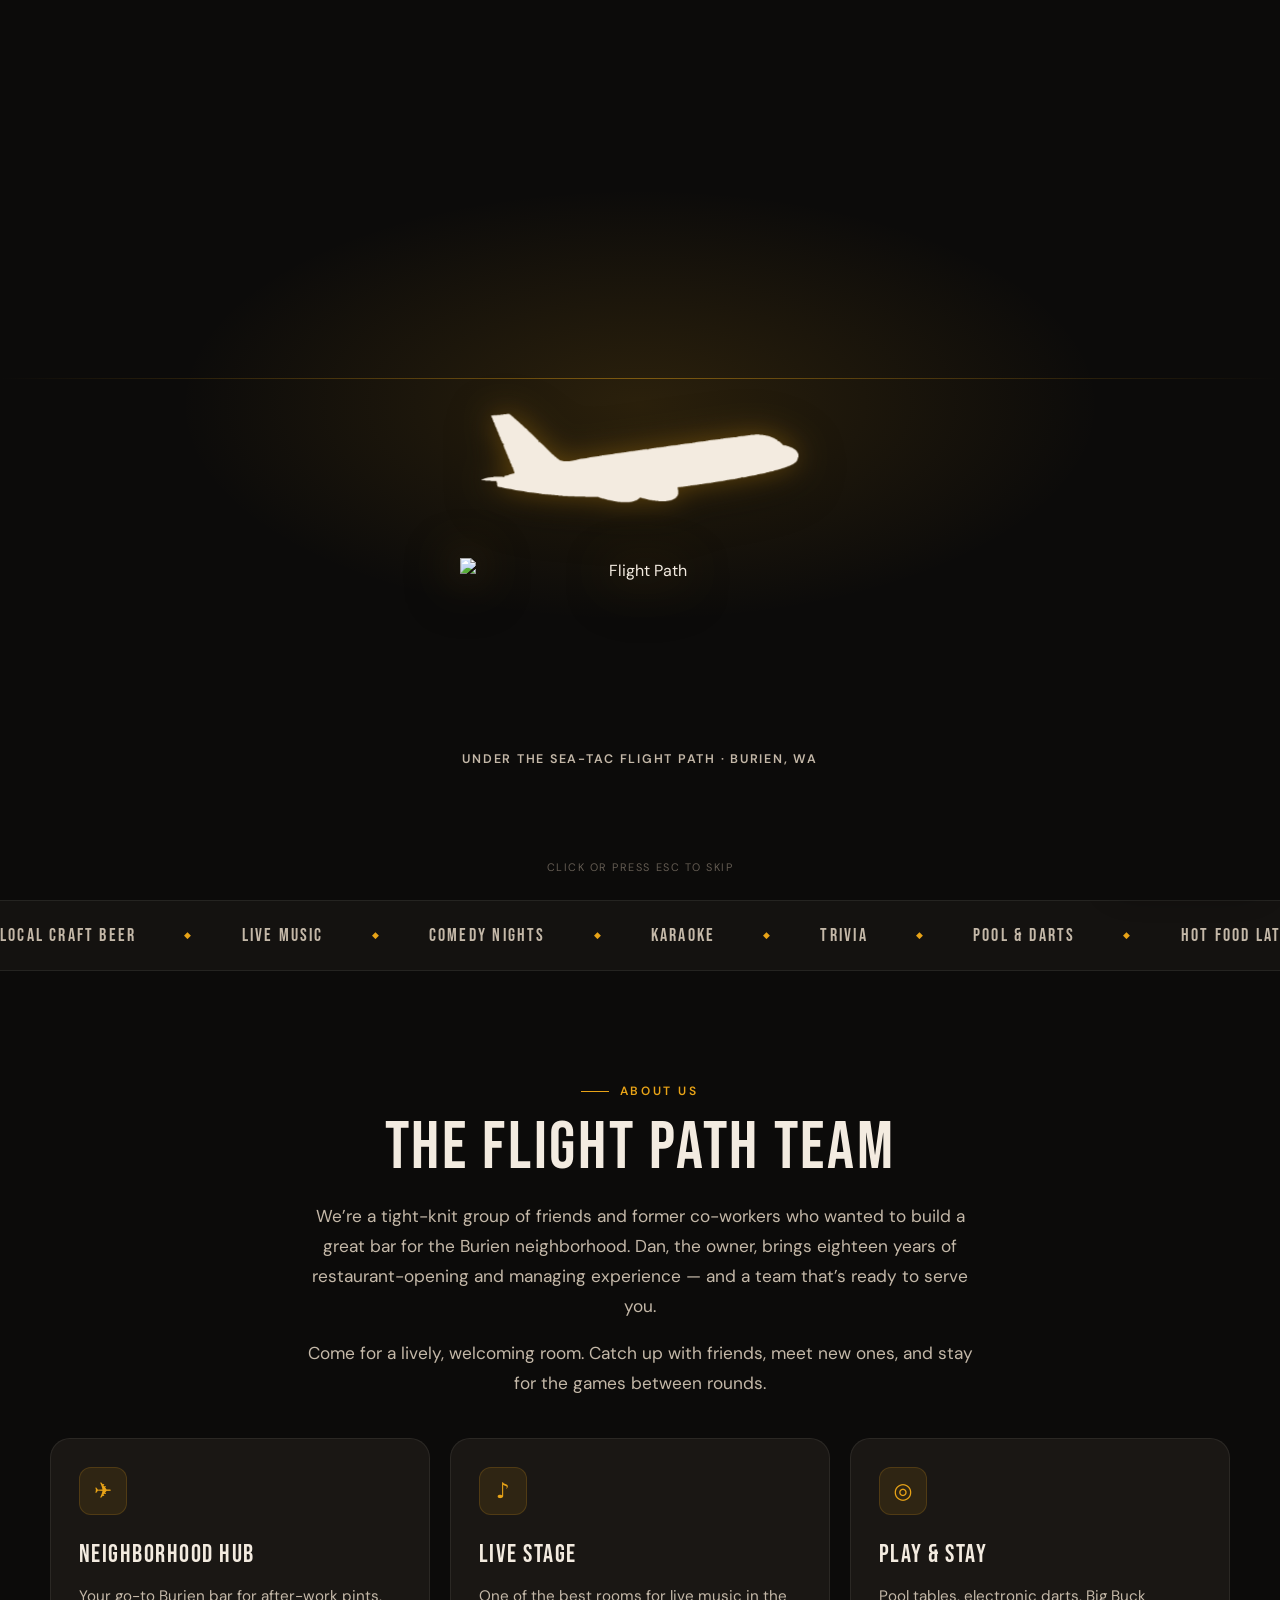
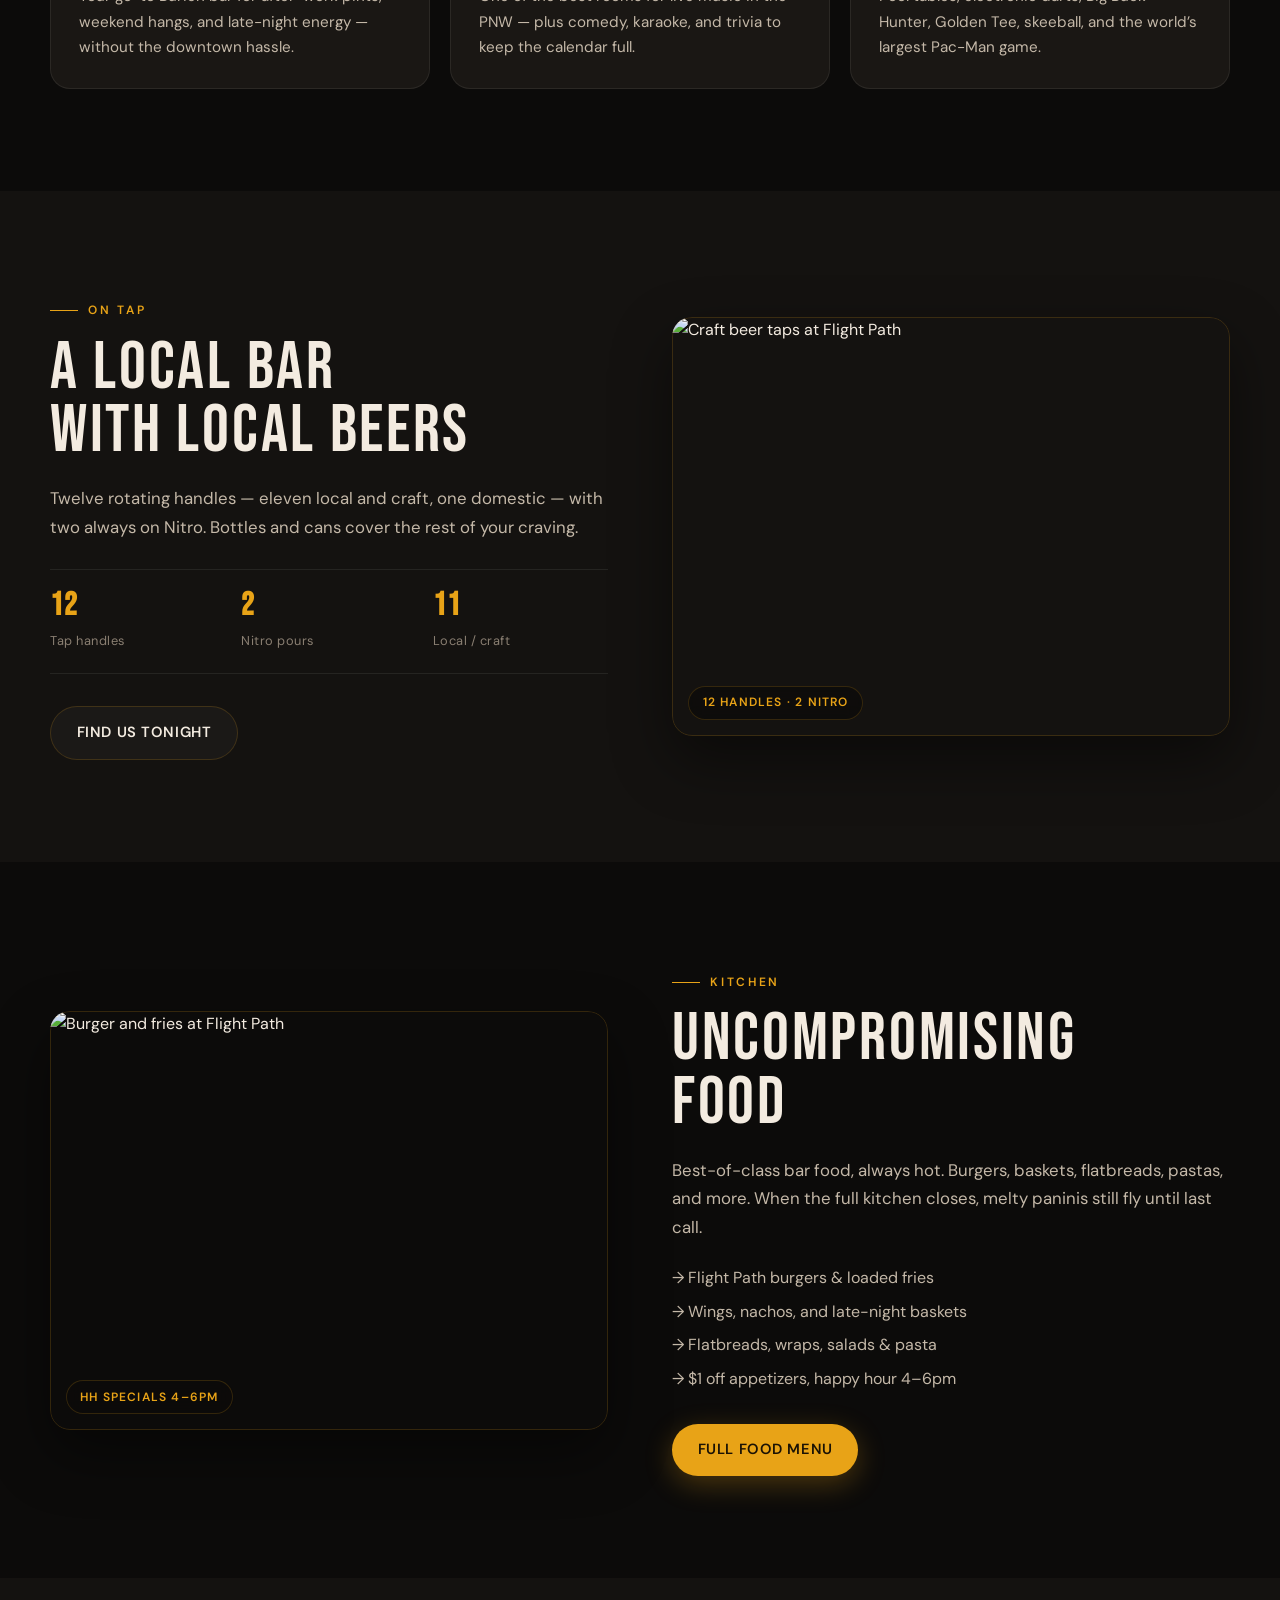
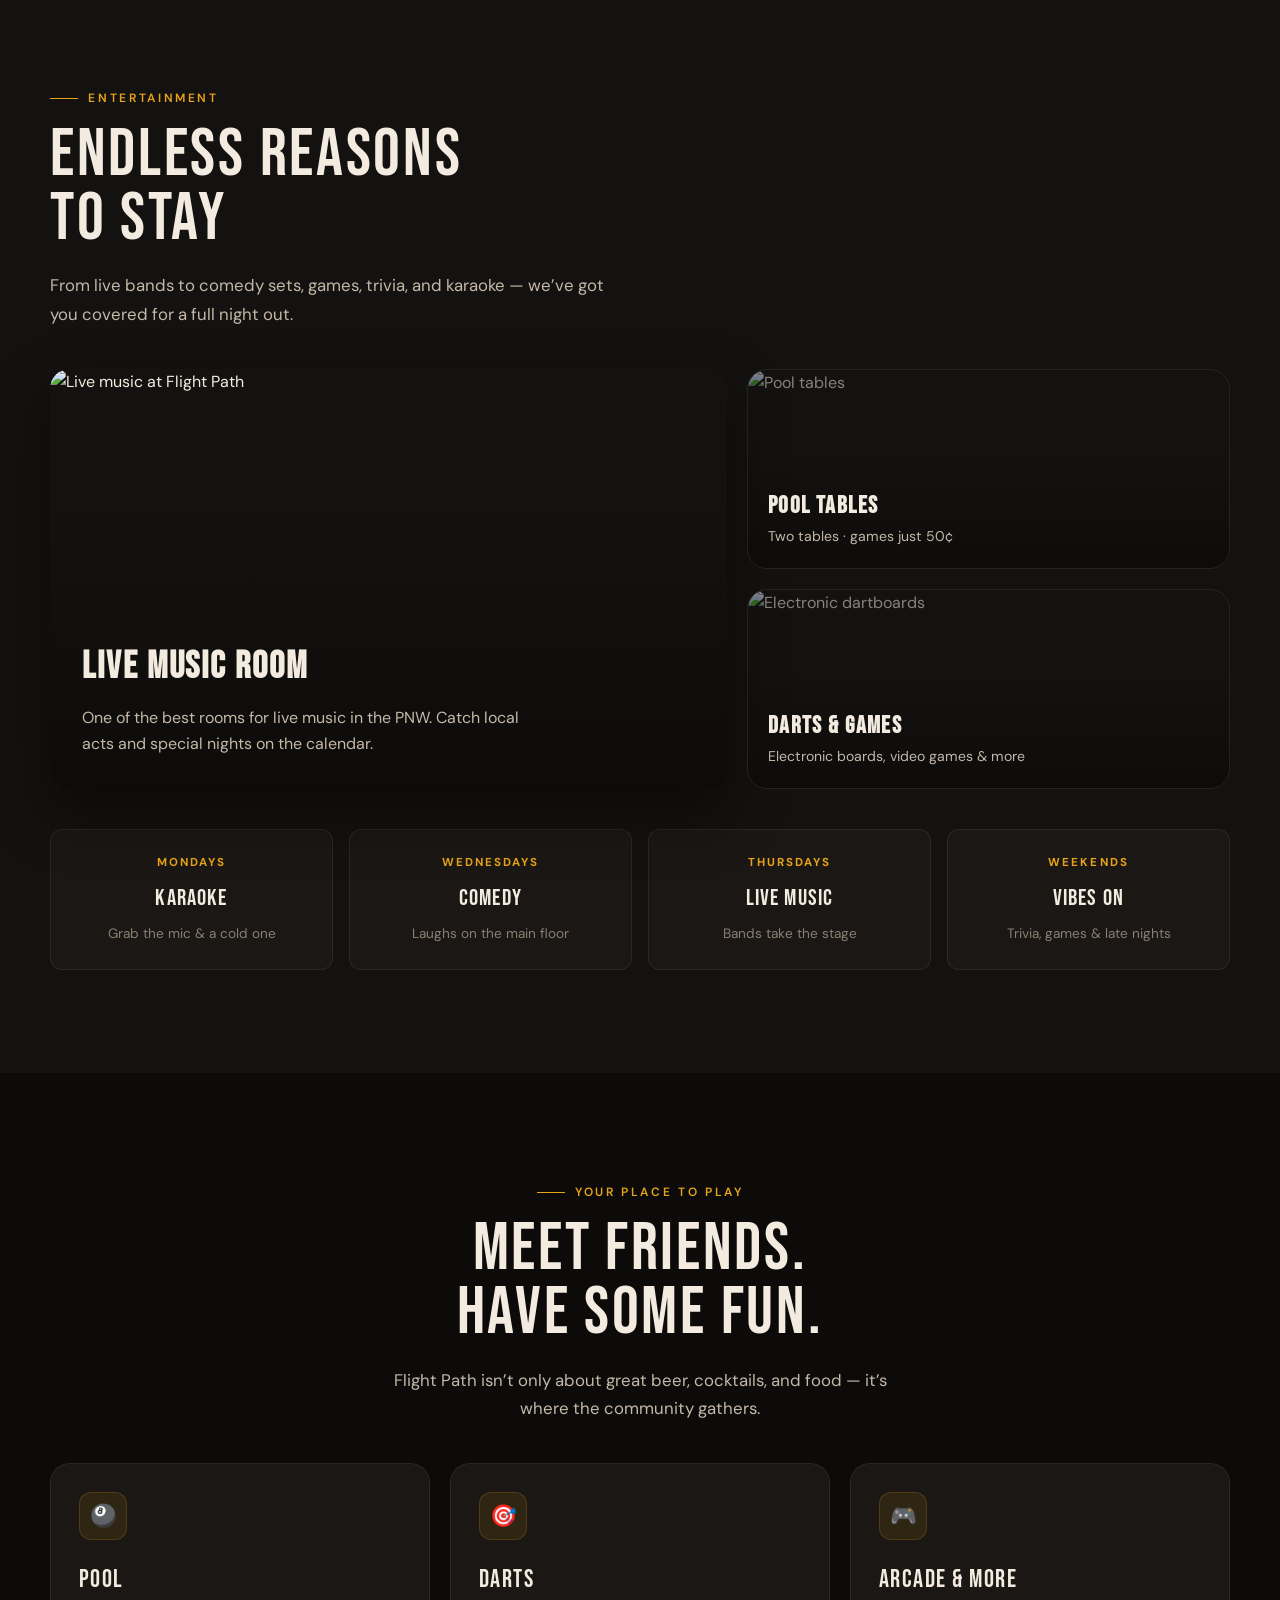
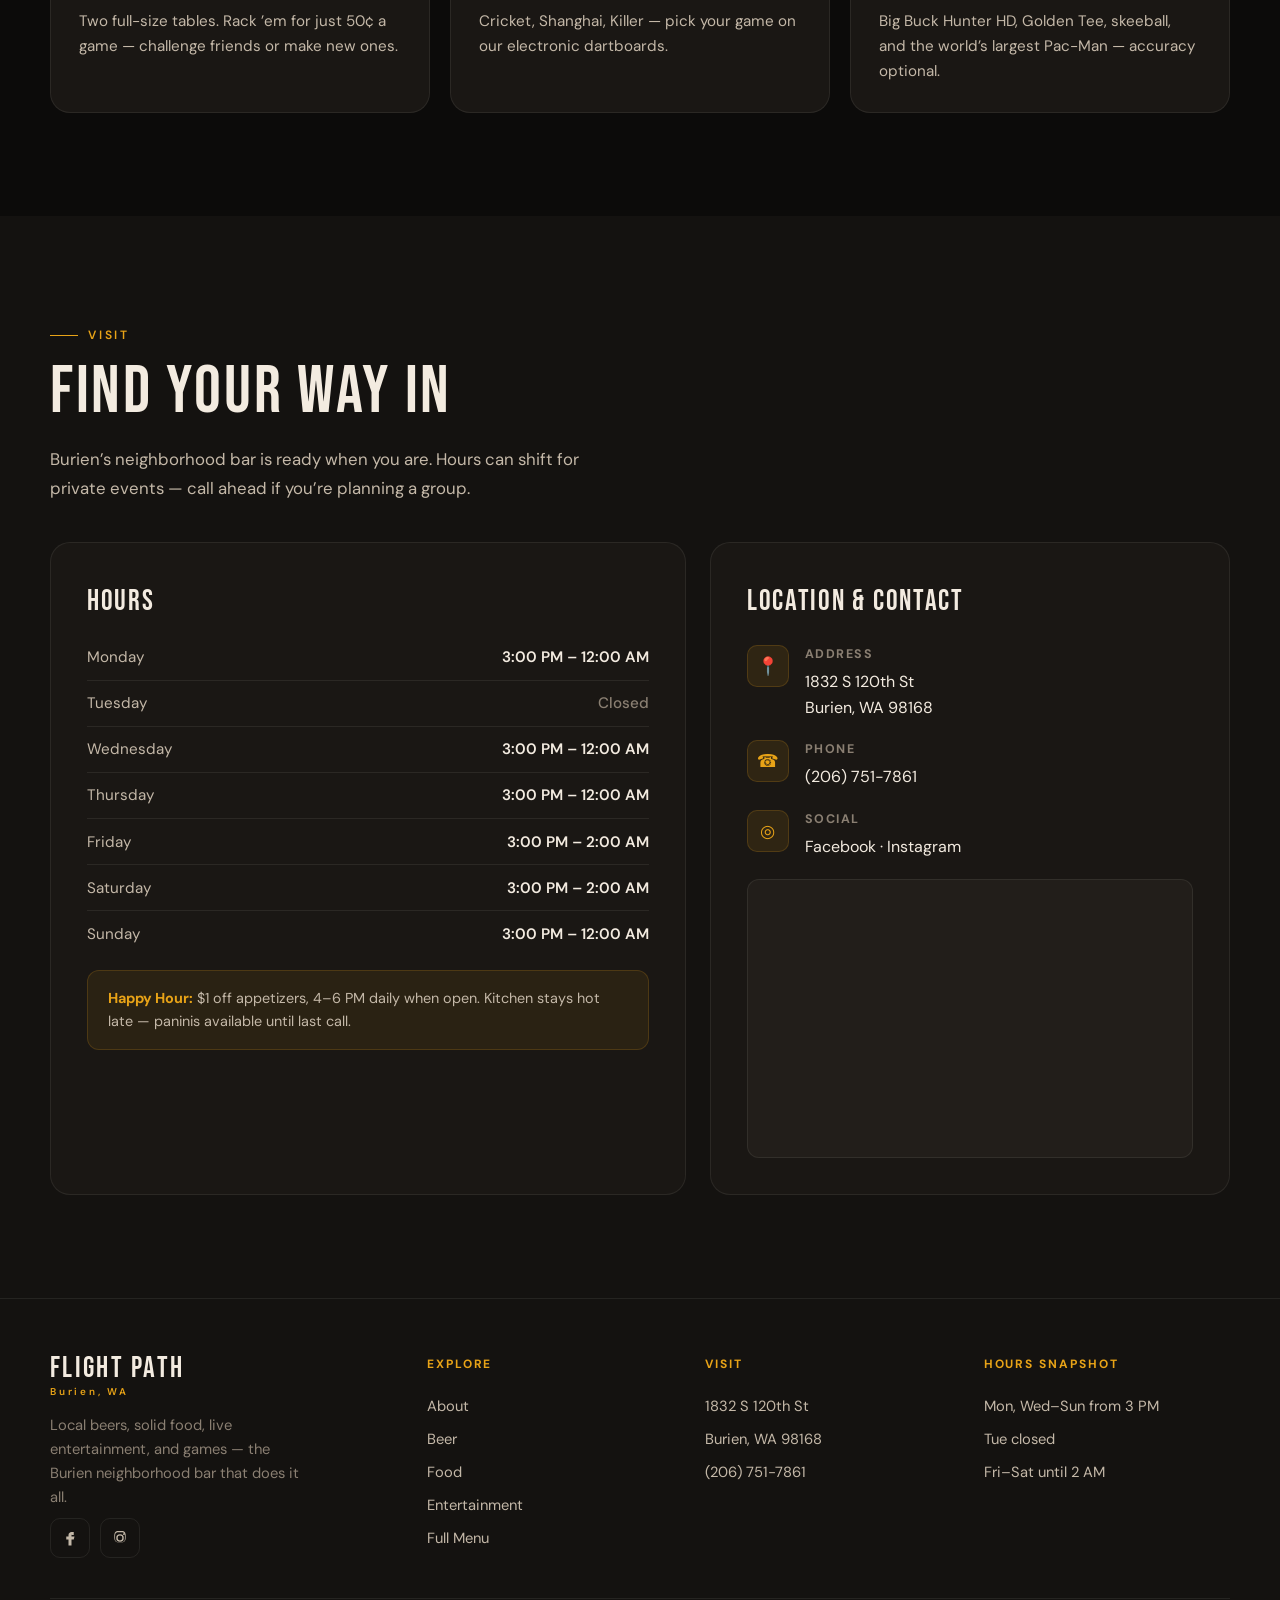
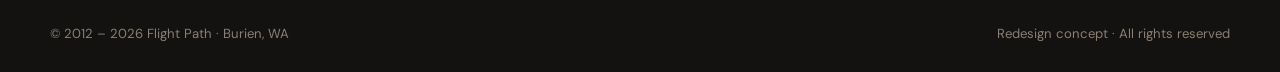
==== commit e839a264: "Add floating showcase button back to hub on v1–v3. Fixed button on each version home page links to t" ====
--- a/v1/index.html
+++ b/v1/index.html
@@ -484,6 +484,11 @@
     </div>
   </footer>
 
+  <a class="showcase-fab" href="../index.html" title="Back to all versions">
+    <span class="showcase-fab-icon" aria-hidden="true">⌂</span>
+    <span class="showcase-fab-label">All versions</span>
+  </a>
+
   <script src="script.js"></script>
 </body>
 </html>
--- a/v1/styles.css
+++ b/v1/styles.css
@@ -1499,6 +1499,55 @@
 }
 
 
+/* ---- Showcase floating button (back to hub) ---- */
+.showcase-fab {
+  position: fixed;
+  right: max(1rem, env(safe-area-inset-right, 0px));
+  bottom: max(1rem, env(safe-area-inset-bottom, 0px));
+  z-index: 9000;
+  display: inline-flex;
+  align-items: center;
+  gap: 0.5rem;
+  padding: 0.75rem 1.1rem;
+  border-radius: 999px;
+  background: var(--amber);
+  color: #1a1205;
+  font-weight: 700;
+  font-size: 0.82rem;
+  letter-spacing: 0.04em;
+  text-transform: uppercase;
+  text-decoration: none;
+  box-shadow: 0 8px 28px rgba(0, 0, 0, 0.4), 0 0 0 1px rgba(232, 163, 23, 0.35);
+  transition: transform 0.2s var(--ease), box-shadow 0.2s;
+}
+
+.showcase-fab:hover {
+  transform: translateY(-2px);
+  box-shadow: 0 12px 32px rgba(232, 163, 23, 0.35);
+}
+
+.showcase-fab-icon {
+  font-size: 1.1rem;
+  line-height: 1;
+}
+
+@media (max-width: 480px) {
+  .showcase-fab-label {
+    position: absolute;
+    width: 1px;
+    height: 1px;
+    overflow: hidden;
+    clip: rect(0, 0, 0, 0);
+  }
+
+  .showcase-fab {
+    width: 52px;
+    height: 52px;
+    padding: 0;
+    justify-content: center;
+  }
+}
+
 /* Accessibility */
 :focus-visible {
   outline: 2px solid var(--amber);
